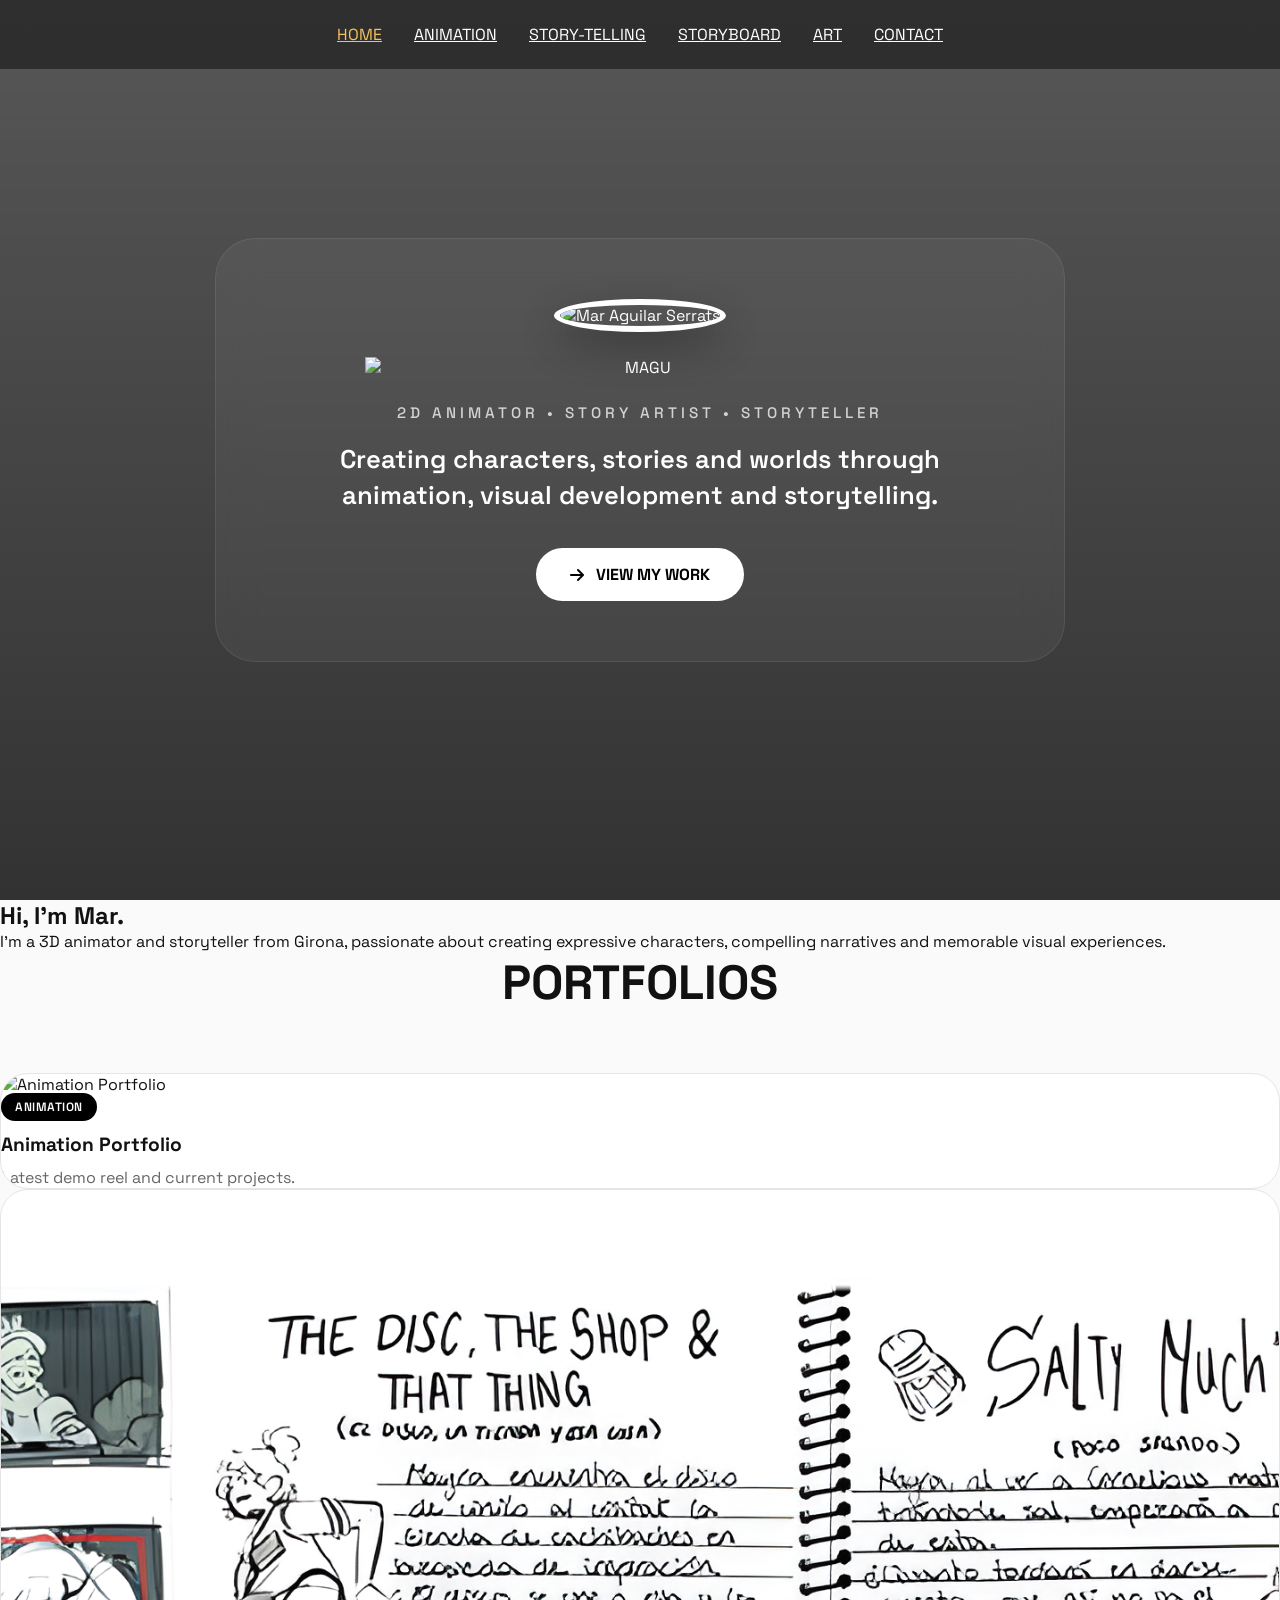
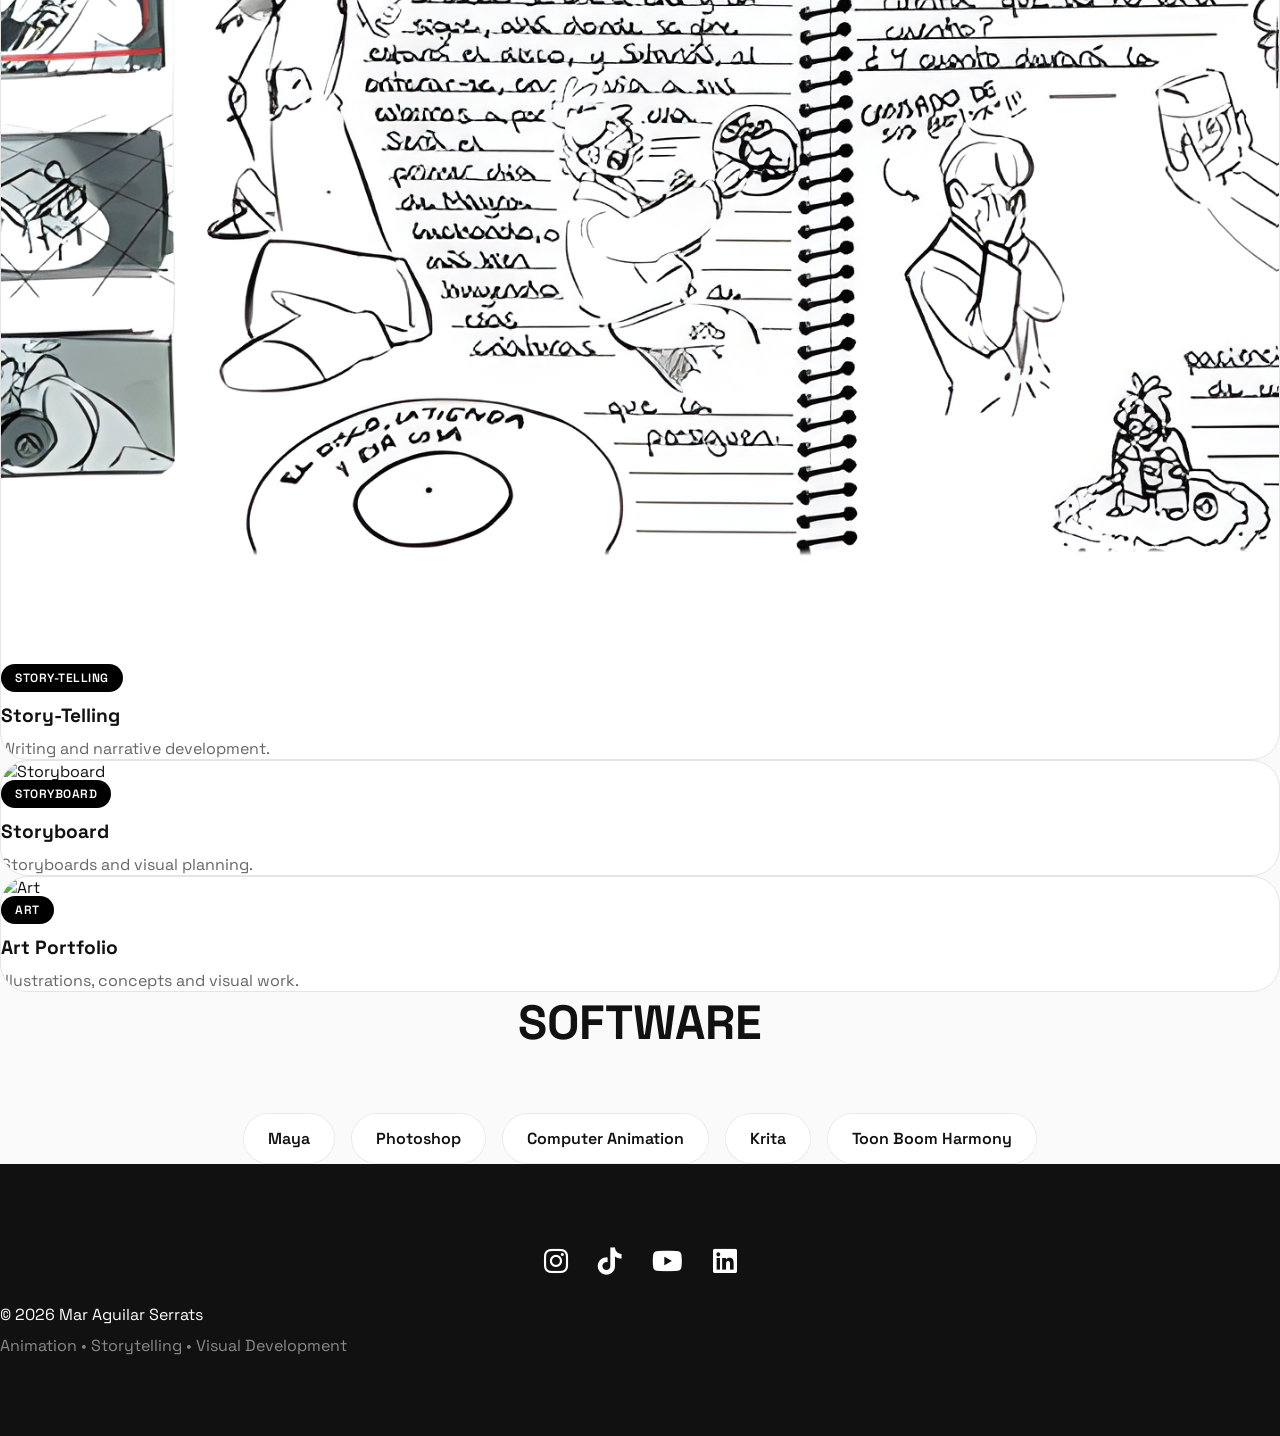
==== index.html @ e7b7c749 "Add SEO metadata, accessibility fixes, and compress large images. Fix trailing spaces that 404 two E" ====
<!DOCTYPE html>
<html lang="en">

<head>
    <meta charset="UTF-8">
    <meta name="viewport" content="width=device-width, initial-scale=1.0">

    <title>Mar Aguilar Serrats | MAGU</title>

    
    <meta name="description" content="Portfolio of Mar Aguilar Serrats (MAGU): animation, story art, storytelling and visual development.">
    <meta property="og:title" content="Mar Aguilar Serrats | MAGU">
    <meta property="og:description" content="Portfolio of Mar Aguilar Serrats (MAGU): animation, story art, storytelling and visual development.">
    <meta property="og:type" content="website">
    <meta name="twitter:card" content="summary_large_image">
    <meta name="twitter:title" content="Mar Aguilar Serrats | MAGU">
    <meta name="twitter:description" content="Portfolio of Mar Aguilar Serrats (MAGU): animation, story art, storytelling and visual development.">
    <link rel="icon" href="images/favicon.png" type="image/png">
    <link rel="apple-touch-icon" href="images/apple-touch-icon.png">
    <link rel="preconnect" href="https://fonts.googleapis.com">
    <link rel="preconnect" href="https://fonts.gstatic.com" crossorigin>

    <script src="https://cdn.tailwindcss.com"></script>

    <link rel="stylesheet" href="https://cdnjs.cloudflare.com/ajax/libs/font-awesome/6.5.1/css/all.min.css">

    <link rel="stylesheet" href="css/style.css">
</head>

<body>

    <!-- NAVIGATION -->
    <div id="navbar"></div>

    <!-- HERO -->
    <header class="hero-video" id="main">

        <video autoplay muted loop playsinline>
            <source src="videos/hero-video.mp4" type="video/mp4">
        </video>

        <div class="overlay"></div>

        <div class="hero-content">

            <h1 class="sr-only">Mar Aguilar Serrats, MAGU</h1>

            <img src="images/Home/mayra.png" alt="Mar Aguilar Serrats" class="hero-avatar">

            <img src="images/Home/magu.png" alt="MAGU" class="hero-logo">

            <p class="hero-subtitle">
                2D Animator • Story Artist • Storyteller
            </p>

            <p class="hero-description">
                Creating characters, stories and worlds through
                animation, visual development and storytelling. </p>

            <a href="#portfolios" class="hero-button">
                <i class="fas fa-arrow-right"></i> 
                VIEW MY WORK </a>
        </div>
    </header>

    <!-- ABOUT -->
    <section class="max-w-5xl mx-auto px-6 py-24 text-center">
        <h2 class="text-4xl font-bold mb-8">
            Hi, I'm Mar.
        </h2>

        <p class="text-xl text-zinc-600 leading-relaxed">
            I'm a 3D animator and storyteller from Girona,
            passionate about creating expressive characters,
            compelling narratives and memorable visual experiences.
        </p>
    </section>

    <!-- PORTFOLIO -->
    <section id="portfolios" class="max-w-7xl mx-auto px-6 pb-24">
        <h2 class="section-title">
            PORTFOLIOS
        </h2>
        <div class="grid md:grid-cols-2 lg:grid-cols-4 gap-8">

            <!-- ANIMATION -->
            <a href="animation.html" class="portfolio-card">

                <div class="aspect-video overflow-hidden">
                    <img src="images/Animations/animation.jpg" alt="Animation Portfolio">
                </div>

                <div class="p-6">

                    <span class="tag">ANIMATION</span>

                    <h3>Animation Portfolio</h3>

                    <p>Latest demo reel and current projects.</p>
                </div>
            </a>

            <!-- STORY-TELLING -->

            <a href="story-telling.html" class="portfolio-card">

                <div class="aspect-video overflow-hidden">
                    <img src="images/Story-Telling/mayra_ref_edited.png" alt="Storytelling">
                </div>

                <div class="p-6">

                    <span class="tag">STORY-TELLING</span>

                    <h3>Story-Telling</h3>

                    <p>Writing and narrative development.</p>

                </div>

            </a>

            <!-- STORYBOARD -->

            <a href="storyboard.html" class="portfolio-card">

                <div class="aspect-video overflow-hidden">
                    <img src="images/Storyboard/entre_mesas_ref_edited.jpeg" alt="Storyboard">
                </div>

                <div class="p-6">

                    <span class="tag">STORYBOARD</span>

                    <h3>Storyboard</h3>

                    <p>Storyboards and visual planning.</p>
                </div>
            </a>

            <!-- ART -->
            <a href="art.html" class="portfolio-card">

                <div class="aspect-video overflow-hidden">
                    <img src="images/Art/art9.png" alt="Art">
                </div>

                <div class="p-6">

                    <span class="tag">ART</span>

                    <h3>Art Portfolio</h3>

                    <p>Illustrations, concepts and visual work.</p>

                </div>

            </a>

        </div>

    </section>

    <!-- SOFTWARE -->
    <section class="max-w-5xl mx-auto px-6 py-20">
        <h2 class="section-title"> SOFTWARE </h2>

        <div class="skills-grid"> <span>Maya</span> <span>Photoshop</span> <span>Computer Animation</span>
            <span>Krita</span> <span>Toon Boom Harmony</span>
        </div>

    </section>

    <!-- FOOTER -->
    <div id="footer"></div>
    <script src="js/components.js"></script>
</body>

</html>
---- css/style.css ----
@import url('https://fonts.googleapis.com/css2?family=Space+Grotesk:wght@300;400;500;700&display=swap');

:root {
    --primary: #5C7A9D;
    --dark: #111111;
}

* {
    margin: 0;
    padding: 0;
    box-sizing: border-box;
}

body {
    font-family: 'Space Grotesk', sans-serif;
    background: #fafafa;
    color: #111;
}

/* ==========================================
   NAVBAR
========================================== */

.navbar {

    position: fixed;

    top: 0;
    left: 0;

    width: 100%;

    z-index: 9999;

    padding: 24px 0;

    background: rgba(15,15,15,.55);

    backdrop-filter: blur(12px);
}

.navbar a {

    color: white;

    transition: .3s;
}

.navbar a:hover,
.navbar .active {

    color: #f6c25c;
}

/* HERO */

.hero-video {
    position: relative;

    min-height: 100vh;

    display: flex;
    justify-content: center;
    align-items: center;

    overflow: hidden;

}

.hero-video video {
    position: absolute;

    top: 50%;
    left: 50%;

    width: 100%;
    height: 100%;

    object-fit: cover;

    transform: translate(-50%, -50%);
}

.overlay {
    position: absolute;
    inset: 0;

    background:
        linear-gradient(
            to bottom,
            rgba(0,0,0,.65),
            rgba(0,0,0,.80)
        );
}

/* MAIN PANEL */

.hero-content {
    position: relative;
    z-index: 2;

    max-width: 850px;

    padding: 60px 70px;

    text-align: center;

    border-radius: 40px;

    background: rgba(255,255,255,.05);

    backdrop-filter: blur(20px);

    border: 1px solid rgba(255,255,255,.08);

    color: white;

    animation: heroReveal 1s ease-out;
}

/* AVATAR */

.hero-avatar {
    width: 180px;
    height: 180px;

    border-radius: 50%;

    object-fit: cover;

    border: 6px solid white;

    box-shadow:
        0 15px 40px rgba(0,0,0,.3);

    margin-bottom: 25px;
}

/* LOGO */

.hero-logo {
    width: 550px;

    max-width: 100%;

    display: block;

    margin: 0 auto;
}

/* SUBTITLE */

.hero-subtitle {
    margin-top: 25px;

    font-size: .95rem;

    font-weight: 500;

    letter-spacing: 4px;

    text-transform: uppercase;

    color: rgba(255,255,255,.75);
}

/* HEADLINE */

.hero-description {
    margin-top: 20px;

    font-size: clamp(1.4rem, 2vw, 2rem);

    line-height: 1.4;

    font-weight: 600;

    color: white;
}

/* BUTTON */

.hero-button {
    margin-top: 35px;

    display: inline-flex;
    align-items: center;
    gap: 12px;

    padding: 16px 34px;

    border-radius: 999px;

    background: white;

    color: black;

    font-weight: 700;

    text-decoration: none;

    transition: all .3s ease;
}

.hero-button:hover {
    transform:
        translateY(-4px)
        scale(1.03);

    box-shadow:
        0 10px 25px rgba(255,255,255,.2);
}

/* ANIMATION */

@keyframes heroReveal {

    from {
        opacity: 0;
        transform:
            translateY(30px);
    }

    to {
        opacity: 1;
        transform:
            translateY(0);
    }
}

/* MOBILE */

@media (max-width: 768px) {

    .hero-content {
        margin: 0 20px;

        padding: 35px;
    }

    .hero-avatar {
        width: 120px;
        height: 120px;
    }

    .hero-logo {
        width: 280px;
    }

    .hero-description {
        font-size: 1.2rem;
    }
}

/* TITLES */

.section-title {

    text-align: center;

    font-size: 3rem;

    font-weight: 700;

    margin-bottom: 60px;
}

/* PORTFOLIO */

.portfolio-card {

    display: block;

    text-decoration: none;

    color: inherit;

    background: white;

    overflow: hidden;

    border-radius: 28px;

    border: 1px solid #e5e5e5;

    transition: .4s;
}

.portfolio-card {
    cursor: pointer;
}

.portfolio-card img {

    width: 100%;
    height: 100%;

    object-fit: cover;

    transition: .5s;
}

.portfolio-card:hover {

    transform:
    translateY(-12px)
    scale(1.02);

    box-shadow:
    0 30px 60px rgba(0,0,0,.15);
}

.portfolio-card:hover img {

    transform: scale(1.1);
}

.portfolio-card h3 {

    font-size: 1.2rem;

    margin-top: 16px;
}

.portfolio-card p {

    color: #666;

    margin-top: 10px;
}

.tag {

    background: black;

    color: white;

    padding: 6px 14px;

    border-radius: 999px;

    font-size: .75rem;
}

/* FOOTER */

footer {

    background: #111;

    color: white;

    padding: 80px 0;
}

.socials {

    display: flex;

    justify-content: center;

    gap: 30px;

    margin-bottom: 25px;
}

.socials a {

    color: white;

    font-size: 1.7rem;

    transition: .3s;
}

.socials a:hover {

    transform: translateY(-3px);

    color: #f6c25c;
}

.footer-small {

    margin-top: 10px;

    opacity: .5;
}

/* PROJECT CARDS */

.project-card {
    position: relative;

    background: white;

    border-radius: 30px;

    overflow: visible;

    border: 1px solid rgba(0, 0, 0, .05);

    box-shadow: 0 8px 25px rgba(0, 0, 0, .04);

    transition: .4s;
}

.project-card {

    display: block;

    text-decoration: none;

    color: inherit;
}

.project-card:hover {
    transform:
        translateY(-10px)
        scale(1.02);

    box-shadow:
        0 25px 60px rgba(0,0,0,.12);
}

/* MAIN PROJECT IMAGE */

.project-image {
    width: 100%;

    height: 350px;

    object-fit: cover;

    display: block;

    border-radius: 30px 30px 0 0;

    transition: transform .5s ease;
}

.project-card:hover .project-image {
    transform: scale(1.05);
}

/* WIP STICKER */

.wip-tag {
    position: absolute;

    top: -18px;
    left: -22px;

    width: 75px;

    height: auto;

    z-index: 100;

    transform: rotate(-14deg);

    pointer-events: none;

    filter: drop-shadow(0 4px 8px rgba(0,0,0,.2));
}

.project-card:hover .wip-tag {
    transform:
        rotate(-14deg)
        scale(1.05);
}

/* PROJECT TEXT */

.project-card h3 {
    font-size: 1.8rem;

    font-weight: 700;

    margin-bottom: 12px;
}

.project-card p {
    color: #666;

    line-height: 1.8;
}

/* TAGS */

.tag {
    background: black;

    color: white;

    padding: 6px 14px;

    border-radius: 999px;

    font-size: .75rem;

    font-weight: 600;

    letter-spacing: .5px;
}

/* ANIMATION PAGE */

.featured-video {

    border-radius: 30px;

    overflow: hidden;

    box-shadow:
        0 20px 50px rgba(0,0,0,.1);
}

.featured-video video {

    width: 100%;

    display: block;
}

.video-description {

    text-align: center;

    margin-top: 20px;

    color: #666;
}

.category-title {

    font-size: 2rem;

    font-weight: 700;

    margin-bottom: 30px;
}

.animation-card {

    background: white;

    border-radius: 24px;

    overflow: hidden;

    border: 1px solid rgba(0,0,0,.05);

    transition: .3s;
}

.animation-card:hover {

    transform: translateY(-8px);

    box-shadow:
        0 20px 40px rgba(0,0,0,.12);
}

.animation-card video {

    width: 100%;

    display: block;
}

.animation-card h3 {

    font-size: 1.4rem;

    font-weight: 700;
}

.animation-card p {

    margin-top: 10px;

    color: #666;
}

/* ART PAGE */

/* ==========================================
   ART HERO
========================================== */

.page-hero {

    position: relative;

    min-height: 65vh;

    display: flex;
    flex-direction: column;
    justify-content: center;
    align-items: center;

    text-align: center;

    padding: 180px 30px 120px;

    background:
        linear-gradient(
            rgba(0,0,0,.55),
            rgba(0,0,0,.65)
        ),
        url("../images/Art/art-header.jpg");

    background-size: cover;
    background-position: center;

    color: white;
}

.page-hero h1 {

    font-size: clamp(3rem, 6vw, 5rem);

    font-weight: 700;

    margin-top: 15px;

    text-shadow:
        0 5px 25px rgba(0,0,0,.45);
}

.page-hero p {

    max-width: 700px;

    margin: 25px auto 0;

    font-size: 1.2rem;

    line-height: 1.8;

    color: rgba(255,255,255,.92);

    text-shadow:
        0 3px 15px rgba(0,0,0,.5);
}

.page-hero .hero-label {

    color: white;

    background: rgba(255,255,255,.12);

    backdrop-filter: blur(12px);

    padding: 10px 20px;

    border-radius: 999px;
}

/* ==========================================
   GALLERY
========================================== */

.gallery-container {

    max-width: 1600px;

    margin: auto;

    padding: 80px 30px 120px;
}

.gallery {

    columns: 4 300px;

    column-gap: 24px;
}

.gallery img {

    width: 100%;

    display: block;

    margin-bottom: 24px;

    border-radius: 24px;

    break-inside: avoid;

    cursor: pointer;

    transition:
        transform .4s ease,
        box-shadow .4s ease;

    box-shadow:
        0 10px 30px rgba(0,0,0,.08);
}

.gallery img:hover {

    transform:
        translateY(-6px)
        scale(1.02);

    box-shadow:
        0 25px 60px rgba(0,0,0,.18);
}

/* ==========================================
   LIGHTBOX
========================================== */

#lightbox {

    position: fixed;

    inset: 0;

    display: none;

    justify-content: center;
    align-items: center;

    background: rgba(0,0,0,.95);

    z-index: 99999;

    padding: 40px;

    cursor: pointer;
}

#lightbox img {

    max-width: 95%;

    max-height: 95vh;

    border-radius: 24px;

    box-shadow:
        0 30px 80px rgba(0,0,0,.5);

    animation: zoomIn .3s ease;
}

@keyframes zoomIn {

    from {

        opacity: 0;

        transform: scale(.9);
    }

    to {

        opacity: 1;

        transform: scale(1);
    }
}

/* ==========================================
SKILLS
========================================== */

.skills-grid {

display: flex;

justify-content: center;

flex-wrap: wrap;

gap: 16px;

}

.skills-grid span {

background: white;

padding: 14px 24px;

border-radius: 999px;

border: 1px solid rgba(0,0,0,.08);

font-weight: 600;

}

/* ==========================================
PROJECT TAGS
========================================== */

.project-tags {

display: flex;

flex-wrap: wrap;

gap: 10px;

margin-top: 20px;

}

.project-tags span {

background: #111;

color: white;

padding: 6px 12px;

border-radius: 999px;

font-size: .75rem;

}

/* ==========================================
VIDEO IMPROVEMENTS
========================================== */

.animation-card video {

width: 100%;

display: block;

transition: transform .5s ease;

}

.animation-card:hover video {

transform: scale(1.03);

}
/* ==========================================
   PHONE GRID
========================================== */

.phone-grid {

    display: flex;

    justify-content: center;

    align-items: flex-start;

    flex-wrap: wrap;

    gap: 60px;
}

.phone-project {

    max-width: 360px;

    text-align: center;
}

/* ==========================================
   PHONE SHOWCASE
========================================== */

.phone-showcase {

    position: relative;

    display: flex;

    justify-content: center;

    padding: 40px;
}

.phone-showcase::before {

    content: '';

    position: absolute;

    width: 500px;

    height: 500px;

    border-radius: 50%;

    background:
        radial-gradient(
            rgba(92,122,157,.12),
            transparent 70%
        );

    z-index: 0;
}

.phone-frame {

    position: relative;

    z-index: 1;

    width: 340px;

    padding: 10px;

    border-radius: 42px;

    background:
        linear-gradient(
            145deg,
            #2c2c2c,
            #0f0f0f
        );

    box-shadow:
        0 40px 80px rgba(0,0,0,.25),
        0 10px 20px rgba(0,0,0,.15),
        inset 0 2px 2px rgba(255,255,255,.08);

    transition:
        transform .4s ease,
        box-shadow .4s ease;
}

.phone-frame:hover {

    transform:
        translateY(-8px)
        rotate(-1deg);

    box-shadow:
        0 60px 100px rgba(0,0,0,.35),
        0 20px 40px rgba(0,0,0,.2);
}

.phone-frame video {

    width: 100%;

    aspect-ratio: 9 / 16;

    object-fit: cover;

    border-radius: 34px;

    display: block;

    background: black;
}

.phone-frame::before {

    content: '';

    position: absolute;

    left: -3px;

    top: 140px;

    width: 4px;

    height: 80px;

    border-radius: 10px;

    background: #444;
}

.phone-frame::after {

    content: '';

    position: absolute;

    right: -3px;

    top: 180px;

    width: 4px;

    height: 120px;

    border-radius: 10px;

    background: #444;
}

.phone-content {

    margin-top: 25px;
}

.phone-content h3 {

    font-size: 1.5rem;

    font-weight: 700;

    margin-bottom: 10px;
}

.phone-content p {

    color: #666;

    line-height: 1.8;
}

/* ==========================================
   MAYRA PROJECT
========================================== */

.mayra-hero {

    position: relative;

    min-height: 70vh;

    display: flex;

    justify-content: center;
    align-items: center;

    background:
        url("../images/Story-Telling/Mayra/hero.jpg");

    background-size: cover;
    background-position: center;

    overflow: hidden;
}

.mayra-overlay {

    position: absolute;

    inset: 0;

    background:
        linear-gradient(
            rgba(0,0,0,.45),
            rgba(0,0,0,.65)
        );
}

.mayra-hero-content {

    position: relative;

    z-index: 2;

    text-align: center;

    color: white;
}

.mayra-logo {

    width: 650px;

    max-width: 90%;
}

.project-title {

    font-size: clamp(3rem, 6vw, 5rem);

    font-weight: 700;

    line-height: 1.1;
}

.project-title span {

    display: block;

    color: var(--primary);
}

.project-subtitle {

    margin-top: 15px;

    font-size: 1.1rem;

    font-weight: 600;
}

.project-description {

    margin-top: 30px;

    line-height: 2;

    color: #555;
}

.project-feature-image {

    width: 100%;

    border-radius: 24px;

    box-shadow:
        0 20px 50px rgba(0,0,0,.12);
}

/* EPISODES */

.episode-grid {

    display: grid;

    grid-template-columns:
        repeat(auto-fit,minmax(300px,1fr));

    gap: 25px;
}

.episode-card {

    background: white;

    padding: 30px;

    border-radius: 24px;

    border: 1px solid rgba(0,0,0,.05);

    transition: .3s;
}

.episode-card:hover {

    transform: translateY(-6px);

    box-shadow:
        0 20px 50px rgba(0,0,0,.1);
}

.episode-card h3 {

    font-size: 2rem;

    font-weight: 700;

    color: var(--primary);
}

.episode-card h4 {

    margin-top: 10px;

    font-weight: 700;
}

.episode-card p {

    margin-top: 15px;

    color: #666;

    line-height: 1.8;
}

/* GALLERY */

.project-gallery {

    max-width: 1400px;

    margin: auto;

    padding: 0 30px 120px;

    display: grid;

    grid-template-columns:
        repeat(2,1fr);

    gap: 25px;
}

.project-gallery img {

    width: 100%;

    border-radius: 20px;

    cursor: pointer;

    transition: .3s;

    box-shadow:
        0 10px 30px rgba(0,0,0,.08);
}

.project-gallery img:hover {

    transform:
        translateY(-5px);

    box-shadow:
        0 20px 50px rgba(0,0,0,.15);
}

@media (max-width: 768px) {

    .project-gallery {

        grid-template-columns: 1fr;
    }
}

.project-card {

    display: block;

    text-decoration: none;

    color: inherit;
}

/* ==========================================
   TEASER SECTION
========================================== */

.teaser-section {

    max-width: 1400px;

    margin: 0 auto;

    padding: 0 30px 120px;
}

.teaser-content {

    display: grid;

    grid-template-columns: 1.2fr 1fr;

    gap: 50px;

    align-items: center;

    background: white;

    border-radius: 30px;

    overflow: hidden;

    box-shadow:
        0 20px 50px rgba(0,0,0,.08);
}

.teaser-image {

    width: 100%;

    height: 100%;

    object-fit: cover;

    display: block;
}

.teaser-text {

    padding: 50px;
}

.teaser-text h2 {

    font-size: clamp(2rem, 4vw, 3.5rem);

    font-weight: 700;

    margin-top: 10px;
}

.teaser-text p {

    margin-top: 20px;

    color: #666;

    line-height: 1.8;
}

.teaser-credit {

    margin-top: 30px;

    font-size: .95rem;

    color: #999;
}

@media (max-width: 900px) {

    .teaser-content {

        grid-template-columns: 1fr;
    }

    .teaser-text {

        padding: 35px;
    }
}

/* ==========================================
   PROJECT HERO
========================================== */

.project-hero {

    padding-top: 100px;

    background: #f5f5f5;
}

.project-hero img {

    width: 100%;

    max-width: 1400px;

    margin: 0 auto;

    display: block;
}

/* ==========================================
   ENTRE MESAS PAGE
========================================== */

.gallery img {

    cursor: pointer;
}

.project-link {

    text-decoration: none;

    color: inherit;

    display: block;
}

/* ==========================================
CONTACT PAGE
========================================== */

.contact-layout {

    display: grid;

    grid-template-columns: 380px 1fr;

    gap: 80px;

    align-items: center;
}

.contact-photo img {

    width: 100%;

    border-radius: 30px;

    box-shadow:
        0 25px 60px rgba(0,0,0,.15);
}

.contact-info h2 {

    font-size: clamp(2.5rem, 5vw, 4rem);

    font-weight: 700;

    margin: 15px 0;
}

.contact-role {

    font-size: 1.1rem;

    color: var(--primary);

    font-weight: 600;
}

.contact-description {

    margin-top: 20px;

    line-height: 1.9;

    color: #666;

    max-width: 650px;
}

.availability-banner {

    display: inline-flex;

    align-items: center;

    gap: 12px;

    background: #eef8f0;

    color: #2d7a36;

    padding: 12px 22px;

    border-radius: 999px;

    font-weight: 600;

    margin-bottom: 25px;
}

.contact-grid {

    display: grid;

    grid-template-columns:
        repeat(auto-fit,minmax(220px,1fr));

    gap: 25px;
}

.contact-box {

    background: white;

    padding: 40px 25px;

    border-radius: 28px;

    text-align: center;

    text-decoration: none;

    color: inherit;

    border: 1px solid rgba(0,0,0,.06);

    transition: .35s;
}

.contact-box:hover {

    transform:
        translateY(-8px);

    box-shadow:
        0 20px 50px rgba(0,0,0,.12);
}

.contact-box i {

    font-size: 2.3rem;

    margin-bottom: 15px;
}

.contact-box h3 {

    font-size: 1.2rem;

    font-weight: 700;

    margin-bottom: 8px;
}

.contact-box p {

    color: #666;
}

@media (max-width: 900px) {

    .contact-layout {

        grid-template-columns: 1fr;

        text-align: center;

        gap: 40px;
    }

    .contact-description {

        margin-left: auto;
        margin-right: auto;
    }
}

/* RESPONSIVE BURGER */
/* DESKTOP */

.navbar .nav-menu a {

    color: white !important;
}

.navbar .nav-menu a:hover,
.navbar .nav-menu a.active {

    color: #f6c25c !important;
}

.nav-menu {

    display: flex;

    justify-content: center;

    gap: 32px;
}

.menu-toggle {

    display: none;

    background: none;

    border: none;

    color: white;

    font-size: 1.8rem;

    cursor: pointer;
}

/* MOBILE */

@media (max-width: 900px) {

    .navbar {

        position: fixed;
        top: 0;
        left: 0;

        width: 100%;

        padding: 20px;

        background: rgba(15,15,15,.55);

        backdrop-filter: blur(12px);

        display: flex;
        justify-content: flex-end;
        align-items: center;

        z-index: 9999;
    }

    .menu-toggle {

        display: block;

        background: none;
        border: none;

        color: white;

        font-size: 2rem;

        cursor: pointer;

        z-index: 10001;
    }

    .nav-menu {

        position: fixed;

        top: 0;
        left: 0;

        width: 100vw;
        height: 100vh;

        background: #111;

        display: flex;

        flex-direction: column;

        justify-content: center;

        align-items: center;

        gap: 2rem;

        z-index: 10000;

        visibility: hidden;
        opacity: 0;

        transform: translateY(-100%);

        transition:
            transform .35s ease,
            opacity .35s ease,
            visibility .35s ease;
    }

    .nav-menu.active {

        visibility: visible;

        opacity: 1;

        transform: translateY(0);
    }

    .nav-menu a {

        color: white;

        font-size: 1.5rem;

        text-decoration: none;
    }
}
/* Accessibility helpers (not a visual redesign) */
.sr-only {
    position: absolute;
    width: 1px;
    height: 1px;
    padding: 0;
    margin: -1px;
    overflow: hidden;
    clip: rect(0, 0, 0, 0);
    white-space: nowrap;
    border: 0;
}

.skip-link {
    position: absolute;
    left: 16px;
    top: -120px;
    z-index: 100000;
    background: #111;
    color: #fff;
    padding: 12px 18px;
    border-radius: 8px;
    text-decoration: none;
    font-weight: 600;
}

.skip-link:focus,
.skip-link:focus-visible {
    top: 16px;
    color: #fff;
    outline: 2px solid #f6c25c;
    outline-offset: 3px;
}

:focus-visible {
    outline: 2px solid #f6c25c;
    outline-offset: 3px;
}
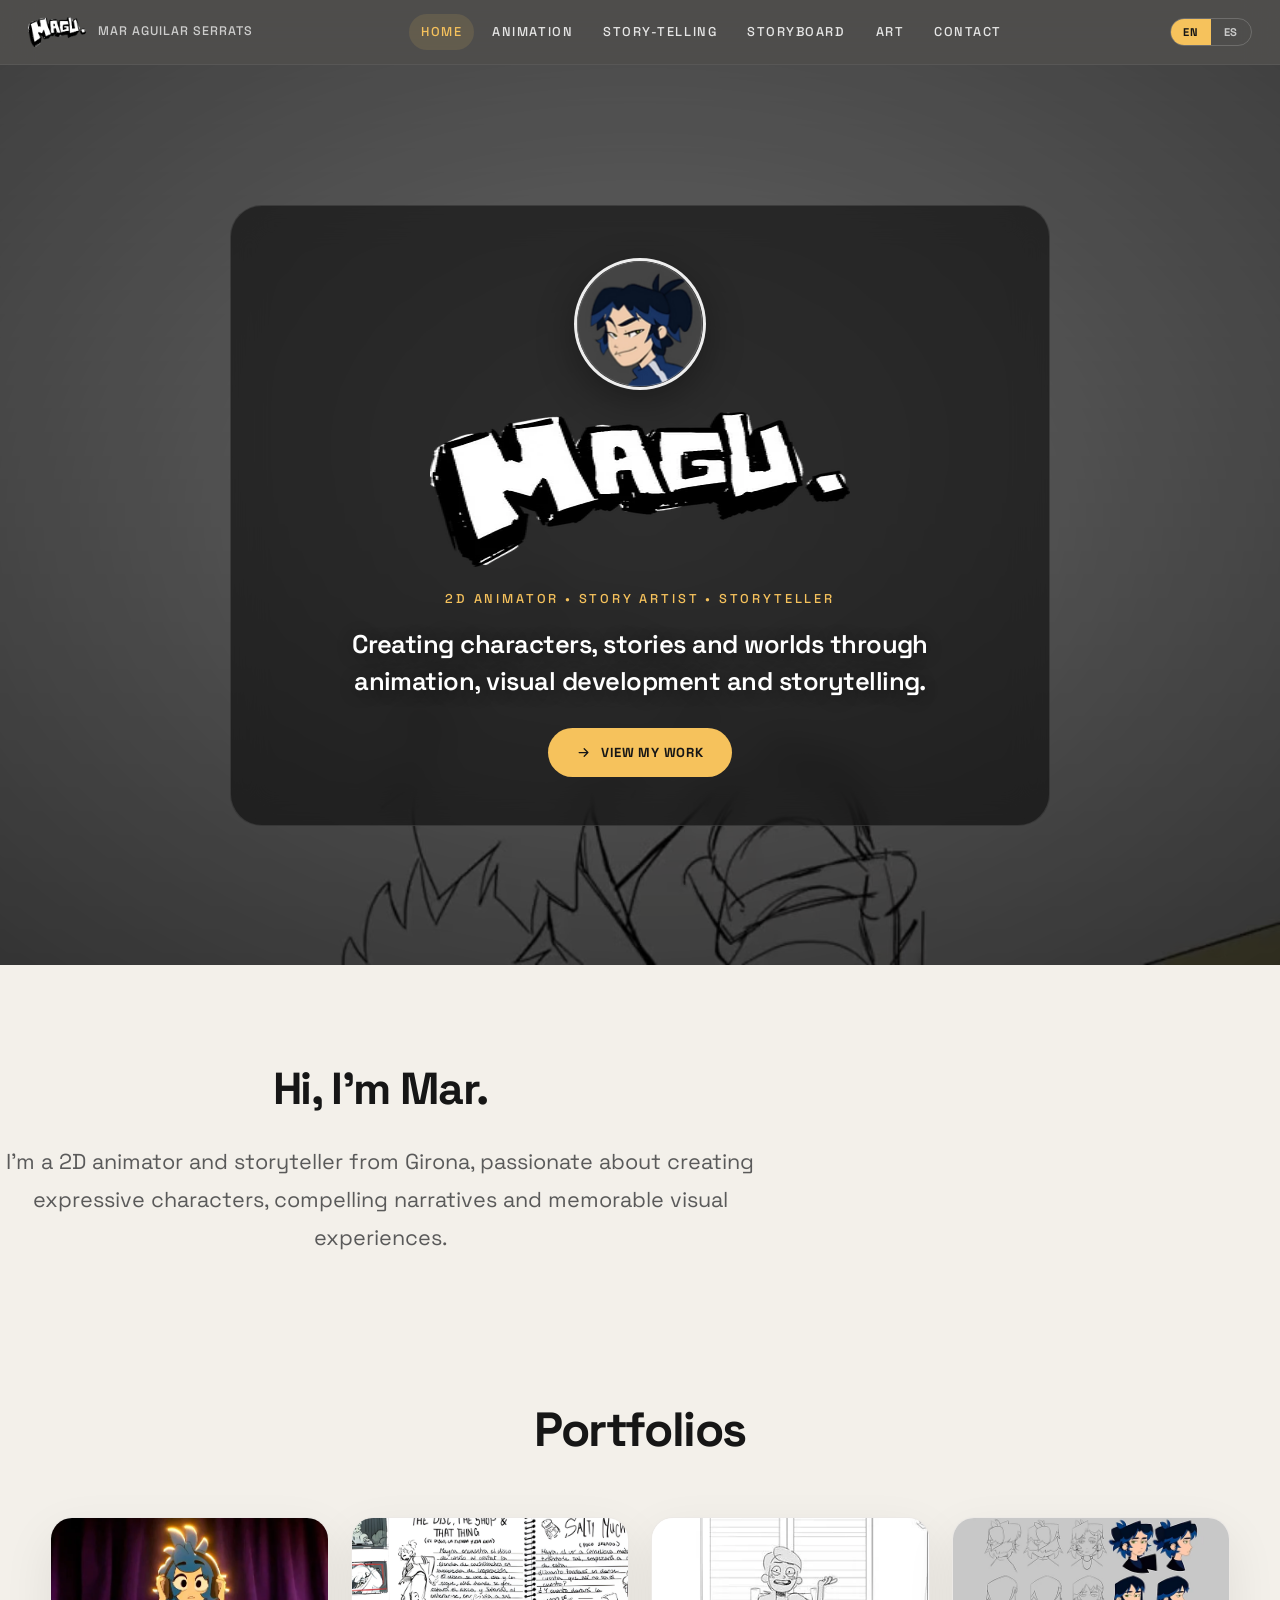
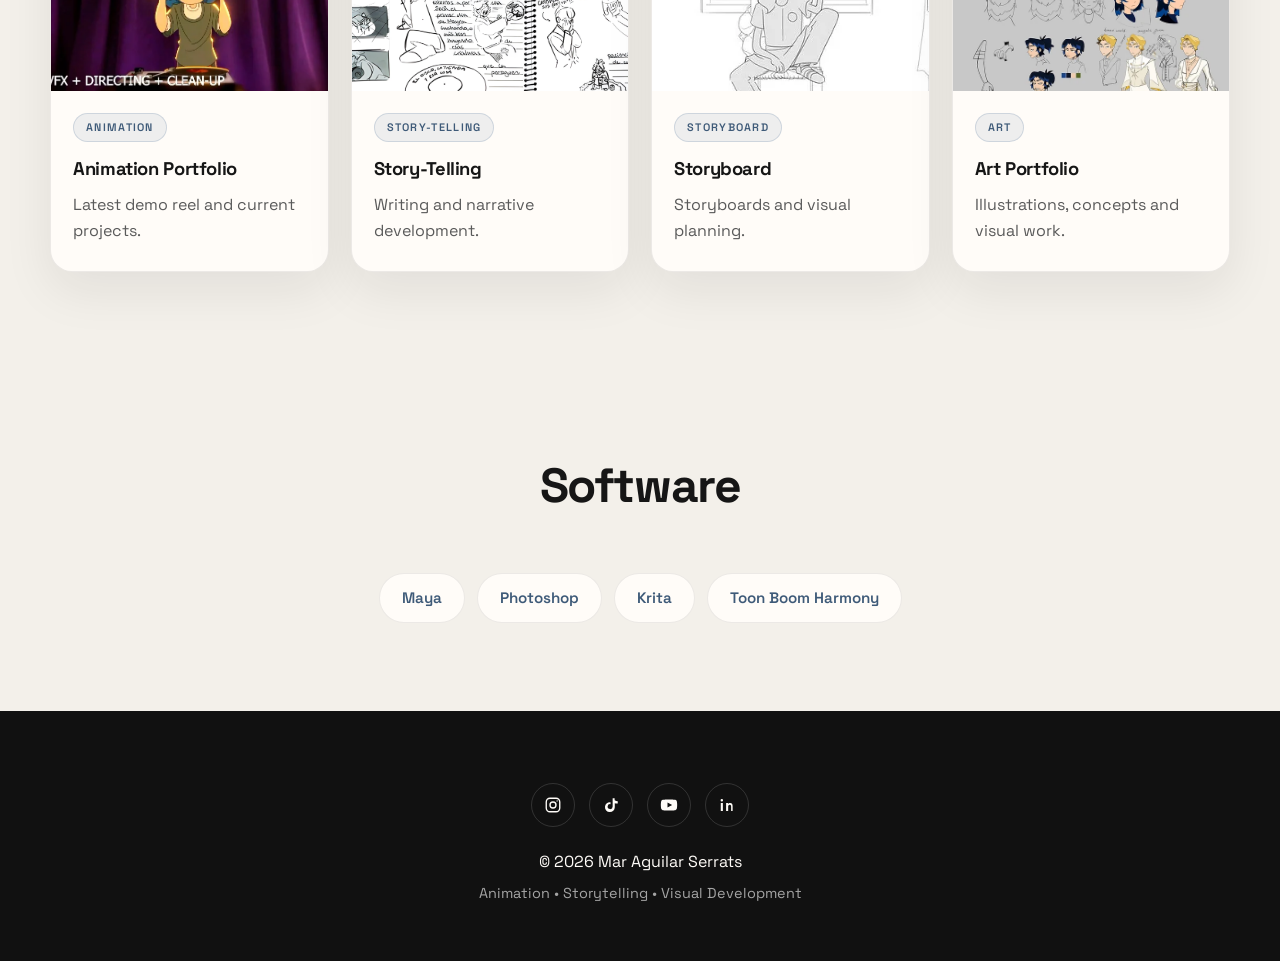
==== commit 2e2b82c1: "Premium visual pass, bilingual site, and performance upgrades Replace the Tailwind CDN with self-hos" ====
--- a/index.html
+++ b/index.html
@@ -1,13 +1,9 @@
 <!DOCTYPE html>
 <html lang="en">
-
 <head>
     <meta charset="UTF-8">
     <meta name="viewport" content="width=device-width, initial-scale=1.0">
-
     <title>Mar Aguilar Serrats | MAGU</title>
-
-    
     <meta name="description" content="Portfolio of Mar Aguilar Serrats (MAGU): animation, story art, storytelling and visual development.">
     <meta property="og:title" content="Mar Aguilar Serrats | MAGU">
     <meta property="og:description" content="Portfolio of Mar Aguilar Serrats (MAGU): animation, story art, storytelling and visual development.">
@@ -17,163 +13,112 @@
     <meta name="twitter:description" content="Portfolio of Mar Aguilar Serrats (MAGU): animation, story art, storytelling and visual development.">
     <link rel="icon" href="images/favicon.png" type="image/png">
     <link rel="apple-touch-icon" href="images/apple-touch-icon.png">
-    <link rel="preconnect" href="https://fonts.googleapis.com">
-    <link rel="preconnect" href="https://fonts.gstatic.com" crossorigin>
-
-    <script src="https://cdn.tailwindcss.com"></script>
-
-    <link rel="stylesheet" href="https://cdnjs.cloudflare.com/ajax/libs/font-awesome/6.5.1/css/all.min.css">
-
+    <link rel="stylesheet" href="css/fonts.css">
     <link rel="stylesheet" href="css/style.css">
 </head>
-
-<body>
-
-    <!-- NAVIGATION -->
+<body data-page="home">
     <div id="navbar"></div>
 
-    <!-- HERO -->
     <header class="hero-video" id="main">
-
-        <video autoplay muted loop playsinline>
+        <video autoplay muted loop playsinline preload="metadata" poster="images/Home/hero-poster.jpg">
+            <source src="videos/hero-video.webm" type="video/webm">
             <source src="videos/hero-video.mp4" type="video/mp4">
         </video>
-
         <div class="overlay"></div>
-
         <div class="hero-content">
-
-            <h1 class="sr-only">Mar Aguilar Serrats, MAGU</h1>
-
-            <img src="images/Home/mayra.png" alt="Mar Aguilar Serrats" class="hero-avatar">
-
-            <img src="images/Home/magu.png" alt="MAGU" class="hero-logo">
-
-            <p class="hero-subtitle">
-                2D Animator • Story Artist • Storyteller
-            </p>
-
-            <p class="hero-description">
-                Creating characters, stories and worlds through
-                animation, visual development and storytelling. </p>
-
+            <h1 class="sr-only" data-i18n="home.h1">Mar Aguilar Serrats, MAGU</h1>
+            <picture>
+                <source type="image/webp" srcset="images/Home/mayra.webp">
+                <img src="images/Home/mayra.png" alt="Mar Aguilar Serrats" width="512" height="512" loading="eager" fetchpriority="high" data-i18n-alt="alt.avatar" class="hero-avatar">
+            </picture>
+            <picture>
+                <source type="image/webp" srcset="images/Home/magu.webp">
+                <img src="images/Home/magu.png" alt="MAGU" width="300" height="155" loading="eager" fetchpriority="high" data-i18n-alt="alt.logo" class="hero-logo">
+            </picture>
+            <p class="hero-subtitle" data-i18n="home.subtitle">2D Animator • Story Artist • Storyteller</p>
+            <p class="hero-description" data-i18n="home.desc">Creating characters, stories and worlds through animation, visual development and storytelling.</p>
             <a href="#portfolios" class="hero-button">
-                <i class="fas fa-arrow-right"></i> 
-                VIEW MY WORK </a>
+                <svg class="icon" aria-hidden="true"><use href="icons.svg#icon-arrow-right"></use></svg>
+                <span data-i18n="home.cta">View my work</span>
+            </a>
         </div>
     </header>
 
-    <!-- ABOUT -->
-    <section class="max-w-5xl mx-auto px-6 py-24 text-center">
-        <h2 class="text-4xl font-bold mb-8">
-            Hi, I'm Mar.
-        </h2>
-
-        <p class="text-xl text-zinc-600 leading-relaxed">
-            I'm a 3D animator and storyteller from Girona,
-            passionate about creating expressive characters,
-            compelling narratives and memorable visual experiences.
-        </p>
+    <section class="section about">
+        <div class="wrap--s reveal">
+            <h2 data-i18n="home.hello">Hi, I’m Mar.</h2>
+            <p class="lede" data-i18n="home.about">I’m a 2D animator and storyteller from Girona, passionate about creating expressive characters, compelling narratives and memorable visual experiences.</p>
+        </div>
     </section>
 
-    <!-- PORTFOLIO -->
-    <section id="portfolios" class="max-w-7xl mx-auto px-6 pb-24">
-        <h2 class="section-title">
-            PORTFOLIOS
-        </h2>
-        <div class="grid md:grid-cols-2 lg:grid-cols-4 gap-8">
-
-            <!-- ANIMATION -->
-            <a href="animation.html" class="portfolio-card">
-
-                <div class="aspect-video overflow-hidden">
-                    <img src="images/Animations/animation.jpg" alt="Animation Portfolio">
-                </div>
-
-                <div class="p-6">
-
-                    <span class="tag">ANIMATION</span>
-
-                    <h3>Animation Portfolio</h3>
-
-                    <p>Latest demo reel and current projects.</p>
-                </div>
-            </a>
-
-            <!-- STORY-TELLING -->
-
-            <a href="story-telling.html" class="portfolio-card">
-
-                <div class="aspect-video overflow-hidden">
-                    <img src="images/Story-Telling/mayra_ref_edited.png" alt="Storytelling">
-                </div>
-
-                <div class="p-6">
-
-                    <span class="tag">STORY-TELLING</span>
-
-                    <h3>Story-Telling</h3>
-
-                    <p>Writing and narrative development.</p>
-
-                </div>
-
-            </a>
-
-            <!-- STORYBOARD -->
-
-            <a href="storyboard.html" class="portfolio-card">
-
-                <div class="aspect-video overflow-hidden">
-                    <img src="images/Storyboard/entre_mesas_ref_edited.jpeg" alt="Storyboard">
-                </div>
-
-                <div class="p-6">
-
-                    <span class="tag">STORYBOARD</span>
-
-                    <h3>Storyboard</h3>
-
-                    <p>Storyboards and visual planning.</p>
-                </div>
-            </a>
-
-            <!-- ART -->
-            <a href="art.html" class="portfolio-card">
-
-                <div class="aspect-video overflow-hidden">
-                    <img src="images/Art/art9.png" alt="Art">
-                </div>
-
-                <div class="p-6">
-
-                    <span class="tag">ART</span>
-
-                    <h3>Art Portfolio</h3>
-
-                    <p>Illustrations, concepts and visual work.</p>
-
-                </div>
-
-            </a>
-
+    <section id="portfolios" class="section--tight">
+        <div class="wrap">
+            <h2 class="section-title reveal" data-i18n="home.portfolios">Portfolios</h2>
+            <div class="card-grid">
+                <a href="animation.html" class="portfolio-card reveal">
+                    <div class="card-media"><picture>
+                <source type="image/webp" srcset="images/Animations/animation.webp">
+                <img src="images/Animations/animation.jpg" alt="Animation portfolio" width="623" height="386" loading="lazy" data-i18n-alt="alt.animCard">
+            </picture></div>
+                    <div class="card-body">
+                        <span class="tag" data-i18n="home.anim.tag">Animation</span>
+                        <h3 data-i18n="home.anim.title">Animation Portfolio</h3>
+                        <p data-i18n="home.anim.desc">Latest demo reel and current projects.</p>
+                    </div>
+                </a>
+                <a href="story-telling.html" class="portfolio-card reveal">
+                    <div class="card-media"><picture>
+                <source type="image/webp" srcset="images/Story-Telling/mayra_ref_edited.webp">
+                <img src="images/Story-Telling/mayra_ref_edited.png" alt="Storytelling" width="1432" height="1200" loading="lazy" data-i18n-alt="alt.storyCard">
+            </picture></div>
+                    <div class="card-body">
+                        <span class="tag" data-i18n="home.st.tag">Story-Telling</span>
+                        <h3 data-i18n="home.st.title">Story-Telling</h3>
+                        <p data-i18n="home.st.desc">Writing and narrative development.</p>
+                    </div>
+                </a>
+                <a href="storyboard.html" class="portfolio-card reveal">
+                    <div class="card-media"><picture>
+                <source type="image/webp" srcset="images/Storyboard/entre_mesas_ref_edited.webp">
+                <img src="images/Storyboard/entre_mesas_ref_edited.jpeg" alt="Storyboard" width="358" height="212" loading="lazy" data-i18n-alt="alt.sbCard">
+            </picture></div>
+                    <div class="card-body">
+                        <span class="tag" data-i18n="home.sb.tag">Storyboard</span>
+                        <h3 data-i18n="home.sb.title">Storyboard</h3>
+                        <p data-i18n="home.sb.desc">Storyboards and visual planning.</p>
+                    </div>
+                </a>
+                <a href="art.html" class="portfolio-card reveal">
+                    <div class="card-media"><picture>
+                <source type="image/webp" srcset="images/Art/art9.webp">
+                <img src="images/Art/art9.png" alt="Art" width="600" height="424" loading="lazy" data-i18n-alt="alt.artCard">
+            </picture></div>
+                    <div class="card-body">
+                        <span class="tag" data-i18n="home.art.tag">Art</span>
+                        <h3 data-i18n="home.art.title">Art Portfolio</h3>
+                        <p data-i18n="home.art.desc">Illustrations, concepts and visual work.</p>
+                    </div>
+                </a>
+            </div>
         </div>
-
     </section>
 
-    <!-- SOFTWARE -->
-    <section class="max-w-5xl mx-auto px-6 py-20">
-        <h2 class="section-title"> SOFTWARE </h2>
+    <section class="section">
+        <div class="wrap reveal">
+            <h2 class="section-title" data-i18n="home.software">Software</h2>
+            <div class="skills-grid">
+                <span>Maya</span>
+                <span>Photoshop</span>
+                <span>Krita</span>
+                <span>Toon Boom Harmony</span>
+            </div>
+        </div>
+    </section>
+    <div id="footer"></div>
 
-        <div class="skills-grid"> <span>Maya</span> <span>Photoshop</span> <span>Computer Animation</span>
-            <span>Krita</span> <span>Toon Boom Harmony</span>
-        </div>
-
-    </section>
-
-    <!-- FOOTER -->
-    <div id="footer"></div>
-    <script src="js/components.js"></script>
+    <script src="js/i18n.js" defer></script>
+    <script src="js/components.js" defer></script>
+    <script src="js/lightbox.js" defer></script>
+    <script src="js/ui.js" defer></script>
 </body>
-
-</html>+</html>
--- a/css/fonts.css
+++ b/css/fonts.css
@@ -0,0 +1,73 @@
+/* Space Grotesk, SIL Open Font License 1.1 — see fonts/space-grotesk/OFL.txt */
+
+@font-face {
+    font-family: "Space Grotesk";
+    font-style: normal;
+    font-weight: 400;
+    font-display: swap;
+    src: url("../fonts/space-grotesk/space-grotesk-latin-400.woff2") format("woff2");
+    unicode-range: U+0000-00FF, U+0131, U+0152-0153, U+02BB-02BC, U+02C6, U+02DA, U+02DC, U+0304, U+0308, U+0329, U+2000-206F, U+20AC, U+2122, U+2191, U+2193, U+2212, U+2215, U+FEFF, U+FFFD;
+}
+
+@font-face {
+    font-family: "Space Grotesk";
+    font-style: normal;
+    font-weight: 400;
+    font-display: swap;
+    src: url("../fonts/space-grotesk/space-grotesk-latin-ext-400.woff2") format("woff2");
+    unicode-range: U+0100-02BA, U+02BD-02C5, U+02C7-02CC, U+02CE-02D7, U+02DD-02FF, U+0304, U+0308, U+0329, U+1D00-1DBF, U+1E00-1E9F, U+1EF2-1EFF, U+2020, U+20A0-20AB, U+20AD-20C0, U+2113, U+2C60-2C7F, U+A720-A7FF;
+}
+
+@font-face {
+    font-family: "Space Grotesk";
+    font-style: normal;
+    font-weight: 500;
+    font-display: swap;
+    src: url("../fonts/space-grotesk/space-grotesk-latin-500.woff2") format("woff2");
+    unicode-range: U+0000-00FF, U+0131, U+0152-0153, U+02BB-02BC, U+02C6, U+02DA, U+02DC, U+0304, U+0308, U+0329, U+2000-206F, U+20AC, U+2122, U+2191, U+2193, U+2212, U+2215, U+FEFF, U+FFFD;
+}
+
+@font-face {
+    font-family: "Space Grotesk";
+    font-style: normal;
+    font-weight: 500;
+    font-display: swap;
+    src: url("../fonts/space-grotesk/space-grotesk-latin-ext-500.woff2") format("woff2");
+    unicode-range: U+0100-02BA, U+02BD-02C5, U+02C7-02CC, U+02CE-02D7, U+02DD-02FF, U+0304, U+0308, U+0329, U+1D00-1DBF, U+1E00-1E9F, U+1EF2-1EFF, U+2020, U+20A0-20AB, U+20AD-20C0, U+2113, U+2C60-2C7F, U+A720-A7FF;
+}
+
+@font-face {
+    font-family: "Space Grotesk";
+    font-style: normal;
+    font-weight: 600;
+    font-display: swap;
+    src: url("../fonts/space-grotesk/space-grotesk-latin-600.woff2") format("woff2");
+    unicode-range: U+0000-00FF, U+0131, U+0152-0153, U+02BB-02BC, U+02C6, U+02DA, U+02DC, U+0304, U+0308, U+0329, U+2000-206F, U+20AC, U+2122, U+2191, U+2193, U+2212, U+2215, U+FEFF, U+FFFD;
+}
+
+@font-face {
+    font-family: "Space Grotesk";
+    font-style: normal;
+    font-weight: 600;
+    font-display: swap;
+    src: url("../fonts/space-grotesk/space-grotesk-latin-ext-600.woff2") format("woff2");
+    unicode-range: U+0100-02BA, U+02BD-02C5, U+02C7-02CC, U+02CE-02D7, U+02DD-02FF, U+0304, U+0308, U+0329, U+1D00-1DBF, U+1E00-1E9F, U+1EF2-1EFF, U+2020, U+20A0-20AB, U+20AD-20C0, U+2113, U+2C60-2C7F, U+A720-A7FF;
+}
+
+@font-face {
+    font-family: "Space Grotesk";
+    font-style: normal;
+    font-weight: 700;
+    font-display: swap;
+    src: url("../fonts/space-grotesk/space-grotesk-latin-700.woff2") format("woff2");
+    unicode-range: U+0000-00FF, U+0131, U+0152-0153, U+02BB-02BC, U+02C6, U+02DA, U+02DC, U+0304, U+0308, U+0329, U+2000-206F, U+20AC, U+2122, U+2191, U+2193, U+2212, U+2215, U+FEFF, U+FFFD;
+}
+
+@font-face {
+    font-family: "Space Grotesk";
+    font-style: normal;
+    font-weight: 700;
+    font-display: swap;
+    src: url("../fonts/space-grotesk/space-grotesk-latin-ext-700.woff2") format("woff2");
+    unicode-range: U+0100-02BA, U+02BD-02C5, U+02C7-02CC, U+02CE-02D7, U+02DD-02FF, U+0304, U+0308, U+0329, U+1D00-1DBF, U+1E00-1E9F, U+1EF2-1EFF, U+2020, U+20A0-20AB, U+20AD-20C0, U+2113, U+2C60-2C7F, U+A720-A7FF;
+}
--- a/css/style.css
+++ b/css/style.css
@@ -1,1652 +1,74 @@
-@import url('https://fonts.googleapis.com/css2?family=Space+Grotesk:wght@300;400;500;700&display=swap');
+/* MAGU — Mar Aguilar Serrats
+   Design tokens, layout, and components. No third-party CSS runtime. */
 
 :root {
-    --primary: #5C7A9D;
-    --dark: #111111;
-}
-
-* {
+    --gold: #f6c25c;
+    --gold-deep: #c9952e;
+    --blue: #5c7a9d;
+    --blue-dark: #3e5a78;
+    --ink: #161616;
+    --muted: #5a5a5a;
+    --paper: #f3f0ea;
+    --paper-2: #e8e3d9;
+    --white: #fffcf8;
+    --line: rgba(22, 22, 22, 0.08);
+    --nav-bg: rgba(14, 14, 14, 0.72);
+    --shadow: 0 18px 50px rgba(22, 22, 22, 0.08);
+    --shadow-hover: 0 28px 60px rgba(22, 22, 22, 0.14);
+    --radius: 22px;
+    --radius-sm: 14px;
+    --font: "Space Grotesk", system-ui, sans-serif;
+    --header-h: 76px;
+    --ease: cubic-bezier(0.22, 1, 0.36, 1);
+}
+
+*,
+*::before,
+*::after {
+    box-sizing: border-box;
     margin: 0;
     padding: 0;
-    box-sizing: border-box;
-}
-
+}
+
+html {
+    scroll-behavior: smooth;
+}
+
+html,
 body {
-    font-family: 'Space Grotesk', sans-serif;
-    background: #fafafa;
-    color: #111;
-}
-
-/* ==========================================
-   NAVBAR
-========================================== */
-
-.navbar {
-
-    position: fixed;
-
-    top: 0;
-    left: 0;
-
-    width: 100%;
-
-    z-index: 9999;
-
-    padding: 24px 0;
-
-    background: rgba(15,15,15,.55);
-
-    backdrop-filter: blur(12px);
-}
-
-.navbar a {
-
-    color: white;
-
-    transition: .3s;
-}
-
-.navbar a:hover,
-.navbar .active {
-
-    color: #f6c25c;
-}
-
-/* HERO */
-
-.hero-video {
-    position: relative;
-
-    min-height: 100vh;
-
-    display: flex;
-    justify-content: center;
-    align-items: center;
-
-    overflow: hidden;
-
-}
-
-.hero-video video {
-    position: absolute;
-
-    top: 50%;
-    left: 50%;
-
-    width: 100%;
-    height: 100%;
-
-    object-fit: cover;
-
-    transform: translate(-50%, -50%);
-}
-
-.overlay {
-    position: absolute;
-    inset: 0;
-
-    background:
-        linear-gradient(
-            to bottom,
-            rgba(0,0,0,.65),
-            rgba(0,0,0,.80)
-        );
-}
-
-/* MAIN PANEL */
-
-.hero-content {
-    position: relative;
-    z-index: 2;
-
-    max-width: 850px;
-
-    padding: 60px 70px;
-
-    text-align: center;
-
-    border-radius: 40px;
-
-    background: rgba(255,255,255,.05);
-
-    backdrop-filter: blur(20px);
-
-    border: 1px solid rgba(255,255,255,.08);
-
-    color: white;
-
-    animation: heroReveal 1s ease-out;
-}
-
-/* AVATAR */
-
-.hero-avatar {
-    width: 180px;
-    height: 180px;
-
-    border-radius: 50%;
-
-    object-fit: cover;
-
-    border: 6px solid white;
-
-    box-shadow:
-        0 15px 40px rgba(0,0,0,.3);
-
-    margin-bottom: 25px;
-}
-
-/* LOGO */
-
-.hero-logo {
-    width: 550px;
-
+    background: var(--paper);
+    color: var(--ink);
+    font-family: var(--font);
+    font-weight: 400;
+    line-height: 1.6;
+    -webkit-font-smoothing: antialiased;
+}
+
+img,
+picture,
+video {
     max-width: 100%;
-
     display: block;
-
-    margin: 0 auto;
-}
-
-/* SUBTITLE */
-
-.hero-subtitle {
-    margin-top: 25px;
-
-    font-size: .95rem;
-
-    font-weight: 500;
-
-    letter-spacing: 4px;
-
-    text-transform: uppercase;
-
-    color: rgba(255,255,255,.75);
-}
-
-/* HEADLINE */
-
-.hero-description {
-    margin-top: 20px;
-
-    font-size: clamp(1.4rem, 2vw, 2rem);
-
-    line-height: 1.4;
-
-    font-weight: 600;
-
-    color: white;
-}
-
-/* BUTTON */
-
-.hero-button {
-    margin-top: 35px;
-
-    display: inline-flex;
-    align-items: center;
-    gap: 12px;
-
-    padding: 16px 34px;
-
-    border-radius: 999px;
-
-    background: white;
-
-    color: black;
-
-    font-weight: 700;
-
-    text-decoration: none;
-
-    transition: all .3s ease;
-}
-
-.hero-button:hover {
-    transform:
-        translateY(-4px)
-        scale(1.03);
-
-    box-shadow:
-        0 10px 25px rgba(255,255,255,.2);
-}
-
-/* ANIMATION */
-
-@keyframes heroReveal {
-
-    from {
-        opacity: 0;
-        transform:
-            translateY(30px);
-    }
-
-    to {
-        opacity: 1;
-        transform:
-            translateY(0);
-    }
-}
-
-/* MOBILE */
-
-@media (max-width: 768px) {
-
-    .hero-content {
-        margin: 0 20px;
-
-        padding: 35px;
-    }
-
-    .hero-avatar {
-        width: 120px;
-        height: 120px;
-    }
-
-    .hero-logo {
-        width: 280px;
-    }
-
-    .hero-description {
-        font-size: 1.2rem;
-    }
-}
-
-/* TITLES */
-
-.section-title {
-
-    text-align: center;
-
-    font-size: 3rem;
-
-    font-weight: 700;
-
-    margin-bottom: 60px;
-}
-
-/* PORTFOLIO */
-
-.portfolio-card {
-
-    display: block;
-
-    text-decoration: none;
-
+}
+
+picture {
+    width: 100%;
+}
+
+a {
     color: inherit;
-
-    background: white;
-
-    overflow: hidden;
-
-    border-radius: 28px;
-
-    border: 1px solid #e5e5e5;
-
-    transition: .4s;
-}
-
-.portfolio-card {
+}
+
+button {
+    font-family: inherit;
     cursor: pointer;
 }
 
-.portfolio-card img {
-
-    width: 100%;
-    height: 100%;
-
-    object-fit: cover;
-
-    transition: .5s;
-}
-
-.portfolio-card:hover {
-
-    transform:
-    translateY(-12px)
-    scale(1.02);
-
-    box-shadow:
-    0 30px 60px rgba(0,0,0,.15);
-}
-
-.portfolio-card:hover img {
-
-    transform: scale(1.1);
-}
-
-.portfolio-card h3 {
-
-    font-size: 1.2rem;
-
-    margin-top: 16px;
-}
-
-.portfolio-card p {
-
-    color: #666;
-
-    margin-top: 10px;
-}
-
-.tag {
-
-    background: black;
-
-    color: white;
-
-    padding: 6px 14px;
-
-    border-radius: 999px;
-
-    font-size: .75rem;
-}
-
-/* FOOTER */
-
-footer {
-
-    background: #111;
-
-    color: white;
-
-    padding: 80px 0;
-}
-
-.socials {
-
-    display: flex;
-
-    justify-content: center;
-
-    gap: 30px;
-
-    margin-bottom: 25px;
-}
-
-.socials a {
-
-    color: white;
-
-    font-size: 1.7rem;
-
-    transition: .3s;
-}
-
-.socials a:hover {
-
-    transform: translateY(-3px);
-
-    color: #f6c25c;
-}
-
-.footer-small {
-
-    margin-top: 10px;
-
-    opacity: .5;
-}
-
-/* PROJECT CARDS */
-
-.project-card {
-    position: relative;
-
-    background: white;
-
-    border-radius: 30px;
-
-    overflow: visible;
-
-    border: 1px solid rgba(0, 0, 0, .05);
-
-    box-shadow: 0 8px 25px rgba(0, 0, 0, .04);
-
-    transition: .4s;
-}
-
-.project-card {
-
-    display: block;
-
-    text-decoration: none;
-
-    color: inherit;
-}
-
-.project-card:hover {
-    transform:
-        translateY(-10px)
-        scale(1.02);
-
-    box-shadow:
-        0 25px 60px rgba(0,0,0,.12);
-}
-
-/* MAIN PROJECT IMAGE */
-
-.project-image {
-    width: 100%;
-
-    height: 350px;
-
-    object-fit: cover;
-
-    display: block;
-
-    border-radius: 30px 30px 0 0;
-
-    transition: transform .5s ease;
-}
-
-.project-card:hover .project-image {
-    transform: scale(1.05);
-}
-
-/* WIP STICKER */
-
-.wip-tag {
-    position: absolute;
-
-    top: -18px;
-    left: -22px;
-
-    width: 75px;
-
-    height: auto;
-
-    z-index: 100;
-
-    transform: rotate(-14deg);
-
-    pointer-events: none;
-
-    filter: drop-shadow(0 4px 8px rgba(0,0,0,.2));
-}
-
-.project-card:hover .wip-tag {
-    transform:
-        rotate(-14deg)
-        scale(1.05);
-}
-
-/* PROJECT TEXT */
-
-.project-card h3 {
-    font-size: 1.8rem;
-
-    font-weight: 700;
-
-    margin-bottom: 12px;
-}
-
-.project-card p {
-    color: #666;
-
-    line-height: 1.8;
-}
-
-/* TAGS */
-
-.tag {
-    background: black;
-
-    color: white;
-
-    padding: 6px 14px;
-
-    border-radius: 999px;
-
-    font-size: .75rem;
-
-    font-weight: 600;
-
-    letter-spacing: .5px;
-}
-
-/* ANIMATION PAGE */
-
-.featured-video {
-
-    border-radius: 30px;
-
-    overflow: hidden;
-
-    box-shadow:
-        0 20px 50px rgba(0,0,0,.1);
-}
-
-.featured-video video {
-
-    width: 100%;
-
-    display: block;
-}
-
-.video-description {
-
-    text-align: center;
-
-    margin-top: 20px;
-
-    color: #666;
-}
-
-.category-title {
-
-    font-size: 2rem;
-
-    font-weight: 700;
-
-    margin-bottom: 30px;
-}
-
-.animation-card {
-
-    background: white;
-
-    border-radius: 24px;
-
-    overflow: hidden;
-
-    border: 1px solid rgba(0,0,0,.05);
-
-    transition: .3s;
-}
-
-.animation-card:hover {
-
-    transform: translateY(-8px);
-
-    box-shadow:
-        0 20px 40px rgba(0,0,0,.12);
-}
-
-.animation-card video {
-
-    width: 100%;
-
-    display: block;
-}
-
-.animation-card h3 {
-
-    font-size: 1.4rem;
-
-    font-weight: 700;
-}
-
-.animation-card p {
-
-    margin-top: 10px;
-
-    color: #666;
-}
-
-/* ART PAGE */
-
-/* ==========================================
-   ART HERO
-========================================== */
-
-.page-hero {
-
-    position: relative;
-
-    min-height: 65vh;
-
-    display: flex;
-    flex-direction: column;
-    justify-content: center;
-    align-items: center;
-
-    text-align: center;
-
-    padding: 180px 30px 120px;
-
-    background:
-        linear-gradient(
-            rgba(0,0,0,.55),
-            rgba(0,0,0,.65)
-        ),
-        url("../images/Art/art-header.jpg");
-
-    background-size: cover;
-    background-position: center;
-
-    color: white;
-}
-
-.page-hero h1 {
-
-    font-size: clamp(3rem, 6vw, 5rem);
-
-    font-weight: 700;
-
-    margin-top: 15px;
-
-    text-shadow:
-        0 5px 25px rgba(0,0,0,.45);
-}
-
-.page-hero p {
-
-    max-width: 700px;
-
-    margin: 25px auto 0;
-
-    font-size: 1.2rem;
-
-    line-height: 1.8;
-
-    color: rgba(255,255,255,.92);
-
-    text-shadow:
-        0 3px 15px rgba(0,0,0,.5);
-}
-
-.page-hero .hero-label {
-
-    color: white;
-
-    background: rgba(255,255,255,.12);
-
-    backdrop-filter: blur(12px);
-
-    padding: 10px 20px;
-
-    border-radius: 999px;
-}
-
-/* ==========================================
-   GALLERY
-========================================== */
-
-.gallery-container {
-
-    max-width: 1600px;
-
-    margin: auto;
-
-    padding: 80px 30px 120px;
-}
-
-.gallery {
-
-    columns: 4 300px;
-
-    column-gap: 24px;
-}
-
-.gallery img {
-
-    width: 100%;
-
-    display: block;
-
-    margin-bottom: 24px;
-
-    border-radius: 24px;
-
-    break-inside: avoid;
-
-    cursor: pointer;
-
-    transition:
-        transform .4s ease,
-        box-shadow .4s ease;
-
-    box-shadow:
-        0 10px 30px rgba(0,0,0,.08);
-}
-
-.gallery img:hover {
-
-    transform:
-        translateY(-6px)
-        scale(1.02);
-
-    box-shadow:
-        0 25px 60px rgba(0,0,0,.18);
-}
-
-/* ==========================================
-   LIGHTBOX
-========================================== */
-
-#lightbox {
-
-    position: fixed;
-
-    inset: 0;
-
-    display: none;
-
-    justify-content: center;
-    align-items: center;
-
-    background: rgba(0,0,0,.95);
-
-    z-index: 99999;
-
-    padding: 40px;
-
-    cursor: pointer;
-}
-
-#lightbox img {
-
-    max-width: 95%;
-
-    max-height: 95vh;
-
-    border-radius: 24px;
-
-    box-shadow:
-        0 30px 80px rgba(0,0,0,.5);
-
-    animation: zoomIn .3s ease;
-}
-
-@keyframes zoomIn {
-
-    from {
-
-        opacity: 0;
-
-        transform: scale(.9);
-    }
-
-    to {
-
-        opacity: 1;
-
-        transform: scale(1);
-    }
-}
-
-/* ==========================================
-SKILLS
-========================================== */
-
-.skills-grid {
-
-display: flex;
-
-justify-content: center;
-
-flex-wrap: wrap;
-
-gap: 16px;
-
-}
-
-.skills-grid span {
-
-background: white;
-
-padding: 14px 24px;
-
-border-radius: 999px;
-
-border: 1px solid rgba(0,0,0,.08);
-
-font-weight: 600;
-
-}
-
-/* ==========================================
-PROJECT TAGS
-========================================== */
-
-.project-tags {
-
-display: flex;
-
-flex-wrap: wrap;
-
-gap: 10px;
-
-margin-top: 20px;
-
-}
-
-.project-tags span {
-
-background: #111;
-
-color: white;
-
-padding: 6px 12px;
-
-border-radius: 999px;
-
-font-size: .75rem;
-
-}
-
-/* ==========================================
-VIDEO IMPROVEMENTS
-========================================== */
-
-.animation-card video {
-
-width: 100%;
-
-display: block;
-
-transition: transform .5s ease;
-
-}
-
-.animation-card:hover video {
-
-transform: scale(1.03);
-
-}
-/* ==========================================
-   PHONE GRID
-========================================== */
-
-.phone-grid {
-
-    display: flex;
-
-    justify-content: center;
-
-    align-items: flex-start;
-
-    flex-wrap: wrap;
-
-    gap: 60px;
-}
-
-.phone-project {
-
-    max-width: 360px;
-
-    text-align: center;
-}
-
-/* ==========================================
-   PHONE SHOWCASE
-========================================== */
-
-.phone-showcase {
-
-    position: relative;
-
-    display: flex;
-
-    justify-content: center;
-
-    padding: 40px;
-}
-
-.phone-showcase::before {
-
-    content: '';
-
-    position: absolute;
-
-    width: 500px;
-
-    height: 500px;
-
-    border-radius: 50%;
-
-    background:
-        radial-gradient(
-            rgba(92,122,157,.12),
-            transparent 70%
-        );
-
-    z-index: 0;
-}
-
-.phone-frame {
-
-    position: relative;
-
-    z-index: 1;
-
-    width: 340px;
-
-    padding: 10px;
-
-    border-radius: 42px;
-
-    background:
-        linear-gradient(
-            145deg,
-            #2c2c2c,
-            #0f0f0f
-        );
-
-    box-shadow:
-        0 40px 80px rgba(0,0,0,.25),
-        0 10px 20px rgba(0,0,0,.15),
-        inset 0 2px 2px rgba(255,255,255,.08);
-
-    transition:
-        transform .4s ease,
-        box-shadow .4s ease;
-}
-
-.phone-frame:hover {
-
-    transform:
-        translateY(-8px)
-        rotate(-1deg);
-
-    box-shadow:
-        0 60px 100px rgba(0,0,0,.35),
-        0 20px 40px rgba(0,0,0,.2);
-}
-
-.phone-frame video {
-
-    width: 100%;
-
-    aspect-ratio: 9 / 16;
-
-    object-fit: cover;
-
-    border-radius: 34px;
-
-    display: block;
-
-    background: black;
-}
-
-.phone-frame::before {
-
-    content: '';
-
-    position: absolute;
-
-    left: -3px;
-
-    top: 140px;
-
-    width: 4px;
-
-    height: 80px;
-
-    border-radius: 10px;
-
-    background: #444;
-}
-
-.phone-frame::after {
-
-    content: '';
-
-    position: absolute;
-
-    right: -3px;
-
-    top: 180px;
-
-    width: 4px;
-
-    height: 120px;
-
-    border-radius: 10px;
-
-    background: #444;
-}
-
-.phone-content {
-
-    margin-top: 25px;
-}
-
-.phone-content h3 {
-
-    font-size: 1.5rem;
-
-    font-weight: 700;
-
-    margin-bottom: 10px;
-}
-
-.phone-content p {
-
-    color: #666;
-
-    line-height: 1.8;
-}
-
-/* ==========================================
-   MAYRA PROJECT
-========================================== */
-
-.mayra-hero {
-
-    position: relative;
-
-    min-height: 70vh;
-
-    display: flex;
-
-    justify-content: center;
-    align-items: center;
-
-    background:
-        url("../images/Story-Telling/Mayra/hero.jpg");
-
-    background-size: cover;
-    background-position: center;
-
-    overflow: hidden;
-}
-
-.mayra-overlay {
-
-    position: absolute;
-
-    inset: 0;
-
-    background:
-        linear-gradient(
-            rgba(0,0,0,.45),
-            rgba(0,0,0,.65)
-        );
-}
-
-.mayra-hero-content {
-
-    position: relative;
-
-    z-index: 2;
-
-    text-align: center;
-
-    color: white;
-}
-
-.mayra-logo {
-
-    width: 650px;
-
-    max-width: 90%;
-}
-
-.project-title {
-
-    font-size: clamp(3rem, 6vw, 5rem);
-
-    font-weight: 700;
-
-    line-height: 1.1;
-}
-
-.project-title span {
-
-    display: block;
-
-    color: var(--primary);
-}
-
-.project-subtitle {
-
-    margin-top: 15px;
-
-    font-size: 1.1rem;
-
-    font-weight: 600;
-}
-
-.project-description {
-
-    margin-top: 30px;
-
-    line-height: 2;
-
-    color: #555;
-}
-
-.project-feature-image {
-
-    width: 100%;
-
-    border-radius: 24px;
-
-    box-shadow:
-        0 20px 50px rgba(0,0,0,.12);
-}
-
-/* EPISODES */
-
-.episode-grid {
-
-    display: grid;
-
-    grid-template-columns:
-        repeat(auto-fit,minmax(300px,1fr));
-
-    gap: 25px;
-}
-
-.episode-card {
-
-    background: white;
-
-    padding: 30px;
-
-    border-radius: 24px;
-
-    border: 1px solid rgba(0,0,0,.05);
-
-    transition: .3s;
-}
-
-.episode-card:hover {
-
-    transform: translateY(-6px);
-
-    box-shadow:
-        0 20px 50px rgba(0,0,0,.1);
-}
-
-.episode-card h3 {
-
-    font-size: 2rem;
-
-    font-weight: 700;
-
-    color: var(--primary);
-}
-
-.episode-card h4 {
-
-    margin-top: 10px;
-
-    font-weight: 700;
-}
-
-.episode-card p {
-
-    margin-top: 15px;
-
-    color: #666;
-
-    line-height: 1.8;
-}
-
-/* GALLERY */
-
-.project-gallery {
-
-    max-width: 1400px;
-
-    margin: auto;
-
-    padding: 0 30px 120px;
-
-    display: grid;
-
-    grid-template-columns:
-        repeat(2,1fr);
-
-    gap: 25px;
-}
-
-.project-gallery img {
-
-    width: 100%;
-
-    border-radius: 20px;
-
-    cursor: pointer;
-
-    transition: .3s;
-
-    box-shadow:
-        0 10px 30px rgba(0,0,0,.08);
-}
-
-.project-gallery img:hover {
-
-    transform:
-        translateY(-5px);
-
-    box-shadow:
-        0 20px 50px rgba(0,0,0,.15);
-}
-
-@media (max-width: 768px) {
-
-    .project-gallery {
-
-        grid-template-columns: 1fr;
-    }
-}
-
-.project-card {
-
-    display: block;
-
-    text-decoration: none;
-
-    color: inherit;
-}
-
-/* ==========================================
-   TEASER SECTION
-========================================== */
-
-.teaser-section {
-
-    max-width: 1400px;
-
-    margin: 0 auto;
-
-    padding: 0 30px 120px;
-}
-
-.teaser-content {
-
-    display: grid;
-
-    grid-template-columns: 1.2fr 1fr;
-
-    gap: 50px;
-
-    align-items: center;
-
-    background: white;
-
-    border-radius: 30px;
-
-    overflow: hidden;
-
-    box-shadow:
-        0 20px 50px rgba(0,0,0,.08);
-}
-
-.teaser-image {
-
-    width: 100%;
-
-    height: 100%;
-
-    object-fit: cover;
-
-    display: block;
-}
-
-.teaser-text {
-
-    padding: 50px;
-}
-
-.teaser-text h2 {
-
-    font-size: clamp(2rem, 4vw, 3.5rem);
-
-    font-weight: 700;
-
-    margin-top: 10px;
-}
-
-.teaser-text p {
-
-    margin-top: 20px;
-
-    color: #666;
-
-    line-height: 1.8;
-}
-
-.teaser-credit {
-
-    margin-top: 30px;
-
-    font-size: .95rem;
-
-    color: #999;
-}
-
-@media (max-width: 900px) {
-
-    .teaser-content {
-
-        grid-template-columns: 1fr;
-    }
-
-    .teaser-text {
-
-        padding: 35px;
-    }
-}
-
-/* ==========================================
-   PROJECT HERO
-========================================== */
-
-.project-hero {
-
-    padding-top: 100px;
-
-    background: #f5f5f5;
-}
-
-.project-hero img {
-
-    width: 100%;
-
-    max-width: 1400px;
-
-    margin: 0 auto;
-
-    display: block;
-}
-
-/* ==========================================
-   ENTRE MESAS PAGE
-========================================== */
-
-.gallery img {
-
-    cursor: pointer;
-}
-
-.project-link {
-
-    text-decoration: none;
-
-    color: inherit;
-
-    display: block;
-}
-
-/* ==========================================
-CONTACT PAGE
-========================================== */
-
-.contact-layout {
-
-    display: grid;
-
-    grid-template-columns: 380px 1fr;
-
-    gap: 80px;
-
-    align-items: center;
-}
-
-.contact-photo img {
-
-    width: 100%;
-
-    border-radius: 30px;
-
-    box-shadow:
-        0 25px 60px rgba(0,0,0,.15);
-}
-
-.contact-info h2 {
-
-    font-size: clamp(2.5rem, 5vw, 4rem);
-
-    font-weight: 700;
-
-    margin: 15px 0;
-}
-
-.contact-role {
-
-    font-size: 1.1rem;
-
-    color: var(--primary);
-
-    font-weight: 600;
-}
-
-.contact-description {
-
-    margin-top: 20px;
-
-    line-height: 1.9;
-
-    color: #666;
-
-    max-width: 650px;
-}
-
-.availability-banner {
-
-    display: inline-flex;
-
-    align-items: center;
-
-    gap: 12px;
-
-    background: #eef8f0;
-
-    color: #2d7a36;
-
-    padding: 12px 22px;
-
-    border-radius: 999px;
-
-    font-weight: 600;
-
-    margin-bottom: 25px;
-}
-
-.contact-grid {
-
-    display: grid;
-
-    grid-template-columns:
-        repeat(auto-fit,minmax(220px,1fr));
-
-    gap: 25px;
-}
-
-.contact-box {
-
-    background: white;
-
-    padding: 40px 25px;
-
-    border-radius: 28px;
-
-    text-align: center;
-
-    text-decoration: none;
-
-    color: inherit;
-
-    border: 1px solid rgba(0,0,0,.06);
-
-    transition: .35s;
-}
-
-.contact-box:hover {
-
-    transform:
-        translateY(-8px);
-
-    box-shadow:
-        0 20px 50px rgba(0,0,0,.12);
-}
-
-.contact-box i {
-
-    font-size: 2.3rem;
-
-    margin-bottom: 15px;
-}
-
-.contact-box h3 {
-
-    font-size: 1.2rem;
-
-    font-weight: 700;
-
-    margin-bottom: 8px;
-}
-
-.contact-box p {
-
-    color: #666;
-}
-
-@media (max-width: 900px) {
-
-    .contact-layout {
-
-        grid-template-columns: 1fr;
-
-        text-align: center;
-
-        gap: 40px;
-    }
-
-    .contact-description {
-
-        margin-left: auto;
-        margin-right: auto;
-    }
-}
-
-/* RESPONSIVE BURGER */
-/* DESKTOP */
-
-.navbar .nav-menu a {
-
-    color: white !important;
-}
-
-.navbar .nav-menu a:hover,
-.navbar .nav-menu a.active {
-
-    color: #f6c25c !important;
-}
-
-.nav-menu {
-
-    display: flex;
-
-    justify-content: center;
-
-    gap: 32px;
-}
-
-.menu-toggle {
-
-    display: none;
-
-    background: none;
-
-    border: none;
-
-    color: white;
-
-    font-size: 1.8rem;
-
-    cursor: pointer;
-}
-
-/* MOBILE */
-
-@media (max-width: 900px) {
-
-    .navbar {
-
-        position: fixed;
-        top: 0;
-        left: 0;
-
-        width: 100%;
-
-        padding: 20px;
-
-        background: rgba(15,15,15,.55);
-
-        backdrop-filter: blur(12px);
-
-        display: flex;
-        justify-content: flex-end;
-        align-items: center;
-
-        z-index: 9999;
-    }
-
-    .menu-toggle {
-
-        display: block;
-
-        background: none;
-        border: none;
-
-        color: white;
-
-        font-size: 2rem;
-
-        cursor: pointer;
-
-        z-index: 10001;
-    }
-
-    .nav-menu {
-
-        position: fixed;
-
-        top: 0;
-        left: 0;
-
-        width: 100vw;
-        height: 100vh;
-
-        background: #111;
-
-        display: flex;
-
-        flex-direction: column;
-
-        justify-content: center;
-
-        align-items: center;
-
-        gap: 2rem;
-
-        z-index: 10000;
-
-        visibility: hidden;
-        opacity: 0;
-
-        transform: translateY(-100%);
-
-        transition:
-            transform .35s ease,
-            opacity .35s ease,
-            visibility .35s ease;
-    }
-
-    .nav-menu.active {
-
-        visibility: visible;
-
-        opacity: 1;
-
-        transform: translateY(0);
-    }
-
-    .nav-menu a {
-
-        color: white;
-
-        font-size: 1.5rem;
-
-        text-decoration: none;
-    }
-}
-/* Accessibility helpers (not a visual redesign) */
+:focus-visible {
+    outline: 2px solid var(--gold);
+    outline-offset: 3px;
+}
+
 .sr-only {
     position: absolute;
     width: 1px;
@@ -1664,8 +86,8 @@
     left: 16px;
     top: -120px;
     z-index: 100000;
-    background: #111;
-    color: #fff;
+    background: var(--ink);
+    color: var(--white);
     padding: 12px 18px;
     border-radius: 8px;
     text-decoration: none;
@@ -1675,12 +97,1126 @@
 .skip-link:focus,
 .skip-link:focus-visible {
     top: 16px;
+    color: var(--white);
+}
+
+/* Icons */
+.icon {
+    width: 1.15em;
+    height: 1.15em;
+    fill: currentColor;
+    display: inline-block;
+    vertical-align: -0.15em;
+    flex-shrink: 0;
+}
+
+/* Layout */
+.wrap {
+    width: min(1180px, calc(100% - 48px));
+    margin-inline: auto;
+}
+
+.wrap--s { width: min(760px, calc(100% - 48px)); }
+.wrap--m { width: min(920px, calc(100% - 48px)); }
+.wrap--wide { width: min(1400px, calc(100% - 48px)); }
+
+.section {
+    padding: 88px 0;
+}
+
+.section--tight {
+    padding: 48px 0 88px;
+}
+
+.section--bottom {
+    padding: 0 0 112px;
+}
+
+.lede {
+    font-size: clamp(1.15rem, 2vw, 1.35rem);
+    line-height: 1.75;
+    color: var(--muted);
+    text-align: center;
+}
+
+.section-title {
+    text-align: center;
+    font-size: clamp(2rem, 4vw, 3rem);
+    font-weight: 700;
+    letter-spacing: -0.03em;
+    margin-bottom: 48px;
+}
+
+.category-title {
+    font-size: clamp(1.4rem, 2.4vw, 1.85rem);
+    font-weight: 700;
+    letter-spacing: -0.02em;
+    margin-bottom: 28px;
+    text-align: center;
+}
+
+/* Header / nav */
+.site-header {
+    position: fixed;
+    inset: 0 0 auto 0;
+    z-index: 1000;
+}
+
+.navbar {
+    display: flex;
+    align-items: center;
+    gap: 24px;
+    padding: 14px 28px;
+    background: var(--nav-bg);
+    backdrop-filter: blur(16px);
+    -webkit-backdrop-filter: blur(16px);
+    border-bottom: 1px solid rgba(255, 255, 255, 0.06);
+}
+
+.nav-brand {
+    display: flex;
+    align-items: center;
+    gap: 12px;
+    text-decoration: none;
+    color: var(--white);
+    min-width: 0;
+    z-index: 1002;
+}
+
+.nav-brand img {
+    height: 30px;
+    width: auto;
+}
+
+.nav-brand-name {
+    font-size: 0.78rem;
+    font-weight: 500;
+    letter-spacing: 0.08em;
+    text-transform: uppercase;
+    color: rgba(255, 255, 255, 0.72);
+    white-space: nowrap;
+}
+
+.nav-menu {
+    display: flex;
+    align-items: center;
+    justify-content: center;
+    gap: 6px;
+    flex: 1;
+}
+
+.nav-menu a {
+    color: rgba(255, 255, 255, 0.86);
+    text-decoration: none;
+    font-size: 0.8rem;
+    font-weight: 500;
+    letter-spacing: 0.12em;
+    text-transform: uppercase;
+    padding: 8px 12px;
+    border-radius: 999px;
+    transition: color 0.25s var(--ease), background 0.25s var(--ease);
+}
+
+.nav-menu a:hover,
+.nav-menu a.active {
+    color: var(--gold);
+}
+
+.nav-menu a.active {
+    background: rgba(246, 194, 92, 0.12);
+}
+
+.nav-end {
+    display: flex;
+    align-items: center;
+    gap: 12px;
+    margin-left: auto;
+    z-index: 1002;
+}
+
+.lang-switch {
+    display: flex;
+    border: 1px solid rgba(255, 255, 255, 0.18);
+    border-radius: 999px;
+    overflow: hidden;
+}
+
+.lang-switch button {
+    background: transparent;
+    border: 0;
+    color: rgba(255, 255, 255, 0.7);
+    font-size: 0.7rem;
+    font-weight: 700;
+    letter-spacing: 0.08em;
+    padding: 6px 10px;
+    min-width: 40px;
+}
+
+.lang-switch button[aria-pressed="true"] {
+    background: var(--gold);
+    color: var(--ink);
+}
+
+.menu-toggle {
+    display: none;
+    background: none;
+    border: 0;
+    color: var(--white);
+    width: 44px;
+    height: 44px;
+    align-items: center;
+    justify-content: center;
+}
+
+.menu-toggle svg {
+    width: 24px;
+    height: 24px;
+}
+
+.menu-toggle .icon-close { display: none; }
+.menu-toggle[aria-expanded="true"] .icon-menu { display: none; }
+.menu-toggle[aria-expanded="true"] .icon-close { display: block; }
+
+/* Hero (home) */
+.hero-video {
+    position: relative;
+    min-height: 100vh;
+    min-height: 100dvh;
+    display: flex;
+    justify-content: center;
+    align-items: center;
+    overflow: hidden;
+    background: #111;
+}
+
+.hero-video video,
+.hero-video .hero-poster {
+    position: absolute;
+    inset: 0;
+    width: 100%;
+    height: 100%;
+    object-fit: cover;
+}
+
+.hero-video .overlay {
+    position: absolute;
+    inset: 0;
+    background:
+        radial-gradient(ellipse at center, rgba(0, 0, 0, 0.28) 0%, rgba(0, 0, 0, 0.45) 55%, rgba(0, 0, 0, 0.58) 100%),
+        linear-gradient(to bottom, rgba(0, 0, 0, 0.25), rgba(0, 0, 0, 0.4));
+}
+
+.hero-content {
+    position: relative;
+    z-index: 2;
+    width: min(820px, calc(100% - 40px));
+    padding: 52px 56px 48px;
+    text-align: center;
+    border-radius: 32px;
+    background: rgba(8, 8, 8, 0.58);
+    backdrop-filter: blur(18px);
+    -webkit-backdrop-filter: blur(18px);
+    border: 1px solid rgba(255, 255, 255, 0.1);
+    color: var(--white);
+    animation: heroReveal 0.9s var(--ease);
+}
+
+.hero-avatar {
+    width: 132px;
+    height: 132px;
+    border-radius: 50%;
+    object-fit: cover;
+    border: 3px solid rgba(255, 255, 255, 0.92);
+    box-shadow: 0 12px 36px rgba(0, 0, 0, 0.35);
+    margin: 0 auto 22px;
+    background: #222;
+}
+
+.hero-logo {
+    width: min(420px, 100%);
+    margin: 0 auto;
+}
+
+.hero-subtitle {
+    margin-top: 22px;
+    font-size: 0.8rem;
+    font-weight: 500;
+    letter-spacing: 0.22em;
+    text-transform: uppercase;
+    color: var(--gold);
+}
+
+.hero-description {
+    margin-top: 16px;
+    font-size: clamp(1.2rem, 2vw, 1.65rem);
+    line-height: 1.45;
+    font-weight: 600;
+    letter-spacing: -0.02em;
     color: #fff;
-    outline: 2px solid #f6c25c;
-    outline-offset: 3px;
-}
-
-:focus-visible {
-    outline: 2px solid #f6c25c;
-    outline-offset: 3px;
-}
+    text-shadow: 0 2px 16px rgba(0, 0, 0, 0.35);
+}
+
+.btn,
+.hero-button {
+    margin-top: 28px;
+    display: inline-flex;
+    align-items: center;
+    justify-content: center;
+    gap: 10px;
+    padding: 14px 28px;
+    border-radius: 999px;
+    background: var(--gold);
+    color: var(--ink);
+    font-weight: 700;
+    letter-spacing: 0.06em;
+    text-transform: uppercase;
+    font-size: 0.82rem;
+    text-decoration: none;
+    border: 0;
+    transition: transform 0.3s var(--ease), box-shadow 0.3s var(--ease), background 0.3s;
+}
+
+.btn:hover,
+.hero-button:hover {
+    transform: translateY(-2px);
+    box-shadow: 0 12px 28px rgba(246, 194, 92, 0.28);
+    background: #ffd57a;
+}
+
+@keyframes heroReveal {
+    from { opacity: 0; transform: translateY(24px); }
+    to { opacity: 1; transform: none; }
+}
+
+/* About */
+.about {
+    text-align: center;
+}
+
+.about h2 {
+    font-size: clamp(2rem, 4vw, 2.8rem);
+    letter-spacing: -0.03em;
+    margin-bottom: 18px;
+}
+
+/* Portfolio cards */
+.card-grid {
+    display: grid;
+    grid-template-columns: repeat(4, 1fr);
+    gap: 22px;
+}
+
+.portfolio-card,
+.project-card,
+.animation-card,
+.contact-box {
+    background: var(--white);
+    border-radius: var(--radius);
+    overflow: hidden;
+    border: 1px solid var(--line);
+    box-shadow: var(--shadow);
+    text-decoration: none;
+    color: inherit;
+    transition: transform 0.4s var(--ease), box-shadow 0.4s var(--ease);
+}
+
+.portfolio-card:hover,
+.project-card:hover,
+.animation-card:hover,
+.contact-box:hover,
+.project-link:hover .project-card {
+    transform: translateY(-8px);
+    box-shadow: var(--shadow-hover);
+}
+
+.portfolio-card .card-media {
+    aspect-ratio: 16 / 10;
+    overflow: hidden;
+    background: var(--paper-2);
+}
+
+.portfolio-card .card-media img,
+.portfolio-card .card-media picture,
+.portfolio-card .card-media picture img {
+    width: 100%;
+    height: 100%;
+    object-fit: cover;
+    transition: transform 0.6s var(--ease);
+}
+
+.portfolio-card:hover .card-media img {
+    transform: scale(1.06);
+}
+
+.portfolio-card .card-body,
+.animation-card .card-body {
+    padding: 22px 22px 26px;
+}
+
+.portfolio-card h3,
+.animation-card h3 {
+    font-size: 1.15rem;
+    font-weight: 700;
+    letter-spacing: -0.02em;
+    margin-top: 12px;
+}
+
+.portfolio-card p,
+.animation-card p,
+.project-card p {
+    color: var(--muted);
+    margin-top: 8px;
+    line-height: 1.65;
+}
+
+.tag,
+.project-tags span,
+.hero-label {
+    display: inline-flex;
+    align-items: center;
+    background: rgba(92, 122, 157, 0.1);
+    color: var(--blue-dark);
+    border: 1px solid rgba(92, 122, 157, 0.22);
+    padding: 5px 12px;
+    border-radius: 999px;
+    font-size: 0.68rem;
+    font-weight: 600;
+    letter-spacing: 0.12em;
+    text-transform: uppercase;
+}
+
+.project-tags {
+    display: flex;
+    flex-wrap: wrap;
+    gap: 8px;
+    margin-top: 16px;
+}
+
+/* Skills */
+.skills-grid {
+    display: flex;
+    justify-content: center;
+    flex-wrap: wrap;
+    gap: 12px;
+}
+
+.skills-grid span {
+    background: var(--white);
+    padding: 12px 22px;
+    border-radius: 999px;
+    border: 1px solid var(--line);
+    font-weight: 600;
+    font-size: 0.95rem;
+    color: var(--blue-dark);
+}
+
+/* Footer */
+footer {
+    background: #111;
+    color: var(--white);
+    padding: 72px 0 56px;
+}
+
+.socials {
+    display: flex;
+    justify-content: center;
+    gap: 14px;
+    margin-bottom: 22px;
+}
+
+.socials a {
+    color: var(--white);
+    width: 44px;
+    height: 44px;
+    border-radius: 50%;
+    border: 1px solid rgba(255, 255, 255, 0.14);
+    display: inline-flex;
+    align-items: center;
+    justify-content: center;
+    transition: color 0.25s, border-color 0.25s, transform 0.25s var(--ease);
+}
+
+.socials a .icon {
+    width: 18px;
+    height: 18px;
+}
+
+.socials a:hover {
+    color: var(--gold);
+    border-color: var(--gold);
+    transform: translateY(-2px);
+}
+
+footer p {
+    text-align: center;
+}
+
+.footer-small {
+    margin-top: 8px;
+    color: rgba(255, 255, 255, 0.62);
+    font-size: 0.9rem;
+}
+
+/* Page heroes */
+.page-hero {
+    position: relative;
+    min-height: 58vh;
+    display: flex;
+    flex-direction: column;
+    justify-content: center;
+    align-items: center;
+    text-align: center;
+    padding: 160px 28px 100px;
+    color: var(--white);
+    background-color: #1a1a1a;
+    background-image:
+        linear-gradient(rgba(0, 0, 0, 0.42), rgba(0, 0, 0, 0.55)),
+        image-set(
+            url("../images/Art/art-header.webp") type("image/webp"),
+            url("../images/Art/art-header.jpg") type("image/jpeg")
+        );
+    background-size: cover;
+    background-position: center;
+}
+
+.page-hero h1 {
+    font-size: clamp(2.8rem, 7vw, 5rem);
+    font-weight: 700;
+    letter-spacing: -0.04em;
+    margin-top: 14px;
+    text-shadow: 0 6px 28px rgba(0, 0, 0, 0.45);
+}
+
+.page-hero p {
+    max-width: 640px;
+    margin: 20px auto 0;
+    font-size: 1.15rem;
+    line-height: 1.7;
+    color: rgba(255, 255, 255, 0.92);
+    text-shadow: 0 2px 14px rgba(0, 0, 0, 0.5);
+}
+
+.page-hero .hero-label {
+    color: var(--white);
+    background: rgba(255, 255, 255, 0.12);
+    border-color: rgba(255, 255, 255, 0.18);
+    backdrop-filter: blur(10px);
+}
+
+/* Project cards (story pages) */
+.project-grid {
+    display: grid;
+    grid-template-columns: repeat(2, 1fr);
+    gap: 28px;
+}
+
+.project-card {
+    position: relative;
+    overflow: visible;
+}
+
+.project-card > a,
+.project-link {
+    display: block;
+    text-decoration: none;
+    color: inherit;
+}
+
+.project-image,
+.project-card > picture,
+.project-card > img,
+.project-card .project-image {
+    width: 100%;
+    height: 320px;
+    object-fit: cover;
+    display: block;
+    border-radius: var(--radius) var(--radius) 0 0;
+}
+
+.project-card picture:not(.wip-tag) img {
+    width: 100%;
+    height: 320px;
+    object-fit: cover;
+    border-radius: var(--radius) var(--radius) 0 0;
+}
+
+.project-card .card-body {
+    padding: 28px;
+}
+
+.project-card h3 {
+    font-size: 1.55rem;
+    font-weight: 700;
+    letter-spacing: -0.03em;
+    margin: 12px 0 10px;
+}
+
+.wip-tag {
+    position: absolute;
+    top: -16px;
+    left: -18px;
+    width: 72px;
+    height: auto;
+    z-index: 4;
+    transform: rotate(-14deg);
+    pointer-events: none;
+    filter: drop-shadow(0 4px 8px rgba(0, 0, 0, 0.2));
+}
+
+/* Animation */
+.featured-video {
+    border-radius: var(--radius);
+    overflow: hidden;
+    box-shadow: var(--shadow-hover);
+    background: #111;
+}
+
+.featured-video video {
+    width: 100%;
+}
+
+.video-description {
+    text-align: center;
+    margin-top: 18px;
+    color: var(--muted);
+}
+
+.anim-grid {
+    display: grid;
+    grid-template-columns: repeat(2, 1fr);
+    gap: 28px;
+}
+
+.animation-card video {
+    width: 100%;
+    background: #111;
+}
+
+/* Phone showcase */
+.phone-grid {
+    display: flex;
+    justify-content: center;
+    align-items: flex-start;
+    flex-wrap: wrap;
+    gap: 56px;
+}
+
+.phone-project {
+    max-width: 360px;
+    text-align: center;
+}
+
+.phone-showcase {
+    position: relative;
+    display: flex;
+    justify-content: center;
+    padding: 36px;
+}
+
+.phone-showcase::before {
+    content: "";
+    position: absolute;
+    width: 420px;
+    height: 420px;
+    border-radius: 50%;
+    background: radial-gradient(rgba(92, 122, 157, 0.16), transparent 70%);
+    z-index: 0;
+}
+
+.phone-frame {
+    position: relative;
+    z-index: 1;
+    width: 280px;
+    padding: 10px;
+    border-radius: 36px;
+    background: linear-gradient(145deg, #2c2c2c, #0f0f0f);
+    box-shadow: 0 30px 60px rgba(0, 0, 0, 0.25);
+}
+
+.phone-frame video {
+    width: 100%;
+    aspect-ratio: 9 / 16;
+    object-fit: cover;
+    border-radius: 28px;
+    display: block;
+    background: #000;
+}
+
+.phone-content { margin-top: 20px; }
+.phone-content h3 { font-size: 1.35rem; font-weight: 700; margin-bottom: 8px; }
+.phone-content p { color: var(--muted); line-height: 1.7; }
+
+/* Art gallery */
+.gallery-container {
+    width: min(1500px, calc(100% - 48px));
+    margin: auto;
+    padding: 72px 0 120px;
+}
+
+.gallery {
+    columns: 4 260px;
+    column-gap: 20px;
+}
+
+.gallery figure {
+    break-inside: avoid;
+    margin: 0 0 20px;
+}
+
+.gallery button {
+    display: block;
+    width: 100%;
+    padding: 0;
+    border: 0;
+    background: none;
+    border-radius: 18px;
+    overflow: hidden;
+    cursor: pointer;
+    box-shadow: var(--shadow);
+    transition: transform 0.35s var(--ease), box-shadow 0.35s var(--ease);
+}
+
+.gallery button:hover {
+    transform: translateY(-4px);
+    box-shadow: var(--shadow-hover);
+}
+
+.gallery img {
+    width: 100%;
+    border-radius: 18px;
+}
+
+/* Lightbox */
+#lightbox {
+    position: fixed;
+    inset: 0;
+    display: none;
+    z-index: 20000;
+    background: rgba(6, 6, 6, 0.94);
+    padding: 24px;
+}
+
+#lightbox.is-open {
+    display: flex;
+    flex-direction: column;
+    align-items: center;
+    justify-content: center;
+}
+
+#lightbox figure {
+    margin: 0;
+    max-width: min(1200px, 100%);
+    text-align: center;
+}
+
+#lightbox img {
+    max-width: 100%;
+    max-height: 78vh;
+    margin: 0 auto;
+    border-radius: 16px;
+    box-shadow: 0 24px 80px rgba(0, 0, 0, 0.5);
+}
+
+#lightbox figcaption {
+    color: rgba(255, 255, 255, 0.82);
+    margin-top: 16px;
+    font-weight: 500;
+}
+
+.lb-btn {
+    position: absolute;
+    background: rgba(255, 255, 255, 0.08);
+    border: 1px solid rgba(255, 255, 255, 0.14);
+    color: #fff;
+    width: 48px;
+    height: 48px;
+    border-radius: 50%;
+    display: flex;
+    align-items: center;
+    justify-content: center;
+}
+
+.lb-btn:hover { background: rgba(246, 194, 92, 0.25); color: var(--gold); }
+
+.lb-close { top: 20px; right: 20px; }
+.lb-prev { left: 16px; top: 50%; transform: translateY(-50%); }
+.lb-next { right: 16px; top: 50%; transform: translateY(-50%); }
+
+/* Mayra / project pages */
+.split {
+    display: grid;
+    grid-template-columns: 1fr 1fr;
+    gap: 56px;
+    align-items: center;
+}
+
+.project-title {
+    font-size: clamp(2.4rem, 5vw, 4.2rem);
+    font-weight: 700;
+    letter-spacing: -0.04em;
+    line-height: 1.05;
+}
+
+.project-title span {
+    display: block;
+    color: var(--blue);
+}
+
+.project-subtitle {
+    margin-top: 14px;
+    font-size: 1.05rem;
+    font-weight: 600;
+    color: var(--blue-dark);
+}
+
+.project-description {
+    margin-top: 24px;
+    line-height: 1.85;
+    color: var(--muted);
+}
+
+.project-description p + p { margin-top: 1em; }
+
+.project-feature-image,
+.rounded-media img {
+    width: 100%;
+    border-radius: var(--radius);
+    box-shadow: var(--shadow-hover);
+}
+
+.episode-grid {
+    display: grid;
+    grid-template-columns: repeat(auto-fit, minmax(280px, 1fr));
+    gap: 20px;
+}
+
+.episode-card {
+    background: var(--white);
+    padding: 26px;
+    border-radius: var(--radius);
+    border: 1px solid var(--line);
+    box-shadow: var(--shadow);
+    transition: transform 0.3s var(--ease);
+}
+
+.episode-card:hover { transform: translateY(-4px); }
+
+.episode-card h3 {
+    font-size: 1.7rem;
+    font-weight: 700;
+    color: var(--blue);
+}
+
+.episode-card h4 { margin-top: 8px; font-weight: 700; }
+.episode-card p { margin-top: 12px; color: var(--muted); line-height: 1.7; }
+
+.project-gallery {
+    width: min(1400px, calc(100% - 48px));
+    margin: 0 auto 112px;
+    display: grid;
+    grid-template-columns: repeat(2, 1fr);
+    gap: 20px;
+}
+
+.project-gallery button,
+.gallery-item {
+    padding: 0;
+    border: 0;
+    background: none;
+    cursor: pointer;
+    border-radius: 18px;
+    overflow: hidden;
+}
+
+.project-gallery img {
+    width: 100%;
+    border-radius: 18px;
+    box-shadow: var(--shadow);
+    transition: transform 0.3s var(--ease);
+}
+
+.project-gallery button:hover img { transform: translateY(-4px); }
+
+.teaser-section {
+    width: min(1400px, calc(100% - 48px));
+    margin: 0 auto 112px;
+}
+
+.teaser-content {
+    display: grid;
+    grid-template-columns: 1.15fr 1fr;
+    gap: 0;
+    align-items: stretch;
+    background: var(--white);
+    border-radius: 28px;
+    overflow: hidden;
+    box-shadow: var(--shadow);
+    border: 1px solid var(--line);
+}
+
+.teaser-image,
+.teaser-content picture,
+.teaser-content img {
+    width: 100%;
+    height: 100%;
+    object-fit: cover;
+}
+
+.teaser-text { padding: 48px; }
+.teaser-text h2 {
+    font-size: clamp(1.8rem, 3vw, 2.8rem);
+    font-weight: 700;
+    letter-spacing: -0.03em;
+    margin-top: 10px;
+}
+.teaser-text p { margin-top: 16px; color: var(--muted); line-height: 1.75; }
+.teaser-credit { margin-top: 24px; font-size: 0.95rem; color: #8a8a8a; }
+
+.project-hero { padding-top: var(--header-h); background: var(--paper-2); }
+.project-hero .banner {
+    width: min(1400px, 100%);
+    margin: 0 auto;
+}
+.project-hero .banner img { width: 100%; }
+
+.note-card {
+    background: var(--white);
+    border-radius: 28px;
+    box-shadow: var(--shadow);
+    border: 1px solid var(--line);
+    padding: 56px 40px;
+    text-align: center;
+}
+
+.note-card h2 {
+    font-size: clamp(2rem, 4vw, 3.2rem);
+    letter-spacing: -0.03em;
+    margin-top: 10px;
+}
+
+.note-card p { margin-top: 20px; color: var(--muted); max-width: 640px; margin-inline: auto; }
+.note-card .credit {
+    margin-top: 22px;
+    font-size: 0.78rem;
+    letter-spacing: 0.16em;
+    text-transform: uppercase;
+    color: #9a9a9a;
+}
+
+.italic { font-style: italic; color: var(--muted); }
+.stack > * + * { margin-top: 1.15em; }
+.kicker { margin-bottom: 8px; }
+
+/* Contact */
+.contact-layout {
+    display: grid;
+    grid-template-columns: 340px 1fr;
+    gap: 64px;
+    align-items: center;
+}
+
+.contact-photo img {
+    width: 100%;
+    border-radius: 28px;
+    box-shadow: var(--shadow-hover);
+    background: var(--paper-2);
+}
+
+.contact-info {
+    display: flex;
+    flex-direction: column;
+    align-items: flex-start;
+    gap: 14px;
+}
+
+.contact-info h2 {
+    font-size: clamp(2.2rem, 5vw, 3.4rem);
+    font-weight: 700;
+    letter-spacing: -0.04em;
+    margin: 0;
+    line-height: 1.1;
+}
+
+.contact-role {
+    font-size: 1.05rem;
+    color: var(--blue);
+    font-weight: 600;
+}
+
+.contact-description {
+    line-height: 1.85;
+    color: var(--muted);
+    max-width: 640px;
+}
+
+.availability-banner {
+    display: inline-flex;
+    align-items: center;
+    gap: 10px;
+    background: #eef8f0;
+    color: #2d7a36;
+    padding: 10px 18px;
+    border-radius: 999px;
+    font-weight: 600;
+    font-size: 0.95rem;
+}
+
+.availability-dot {
+    width: 8px;
+    height: 8px;
+    border-radius: 50%;
+    background: #2d7a36;
+    box-shadow: 0 0 0 4px rgba(45, 122, 54, 0.18);
+    flex-shrink: 0;
+}
+
+.contact-grid {
+    display: grid;
+    grid-template-columns: repeat(4, 1fr);
+    gap: 18px;
+}
+
+.contact-box {
+    padding: 36px 22px;
+    text-align: center;
+}
+
+.contact-box .icon {
+    width: 28px;
+    height: 28px;
+    margin: 0 auto 14px;
+    color: var(--blue);
+}
+
+.contact-box h3 { font-size: 1.1rem; font-weight: 700; margin-bottom: 6px; }
+.contact-box p { color: var(--muted); }
+
+.split-text p,
+.prose p {
+    font-size: 1.08rem;
+    line-height: 1.8;
+    color: #444;
+}
+
+.split-text h1 {
+    font-size: clamp(2.4rem, 5vw, 3.4rem);
+    letter-spacing: -0.04em;
+    margin: 8px 0 12px;
+}
+
+/* Reveals */
+.reveal {
+    opacity: 0;
+    transform: translateY(18px);
+    transition: opacity 0.7s var(--ease), transform 0.7s var(--ease);
+}
+
+.reveal.is-visible {
+    opacity: 1;
+    transform: none;
+}
+
+/* Responsive */
+@media (max-width: 1100px) {
+    .card-grid { grid-template-columns: repeat(2, 1fr); }
+    .contact-grid { grid-template-columns: repeat(2, 1fr); }
+}
+
+@media (max-width: 900px) {
+    .nav-brand-name { display: none; }
+
+    .menu-toggle { display: flex; }
+
+    .nav-menu {
+        position: fixed;
+        inset: 0;
+        width: 100vw;
+        height: 100dvh;
+        background: #111;
+        flex-direction: column;
+        justify-content: center;
+        gap: 8px;
+        z-index: 1001;
+        visibility: hidden;
+        opacity: 0;
+        transform: translateY(-12px);
+        transition: opacity 0.3s var(--ease), transform 0.3s var(--ease), visibility 0.3s;
+    }
+
+    .nav-menu.is-open {
+        visibility: visible;
+        opacity: 1;
+        transform: none;
+    }
+
+    .nav-menu a {
+        font-size: 1.35rem;
+        letter-spacing: 0.14em;
+        padding: 12px 20px;
+    }
+
+    .split,
+    .teaser-content,
+    .contact-layout,
+    .project-grid,
+    .anim-grid {
+        grid-template-columns: 1fr;
+    }
+
+    .contact-info { align-items: center; text-align: center; }
+    .contact-description { margin-inline: auto; }
+    .teaser-text { padding: 32px; }
+    .project-gallery { grid-template-columns: 1fr; }
+    .hero-content { padding: 36px 24px; }
+    .hero-avatar { width: 104px; height: 104px; }
+}
+
+@media (max-width: 640px) {
+    .wrap, .wrap--s, .wrap--m, .wrap--wide, .gallery-container, .project-gallery, .teaser-section {
+        width: calc(100% - 32px);
+    }
+    .card-grid,
+    .contact-grid { grid-template-columns: 1fr; }
+    .section { padding: 64px 0; }
+    .navbar { padding: 12px 16px; }
+    .page-hero { padding: 140px 20px 80px; min-height: 48vh; }
+    .lb-prev, .lb-next { top: auto; bottom: 20px; transform: none; }
+    .lb-prev { left: 20px; }
+    .lb-next { right: 20px; }
+}
+
+@media (prefers-reduced-motion: reduce) {
+    html { scroll-behavior: auto; }
+    *, *::before, *::after {
+        animation: none !important;
+        transition: none !important;
+    }
+    .reveal { opacity: 1; transform: none; }
+}
+
+.page-block {
+    padding-top: calc(var(--header-h) + 56px);
+    padding-bottom: 88px;
+}
+
+.project-title span:first-child { color: inherit; }
+.stack img,
+.stack picture img,
+img.rounded-media {
+    width: 100%;
+    border-radius: 18px;
+    box-shadow: var(--shadow);
+}
+.contact-photo picture img {
+    width: 100%;
+    border-radius: 28px;
+    box-shadow: var(--shadow-hover);
+    background: var(--paper-2);
+}
+
+.contact-photo img {
+    border-radius: 50%;
+    aspect-ratio: 1;
+    object-fit: cover;
+    background: #ece8e1;
+}
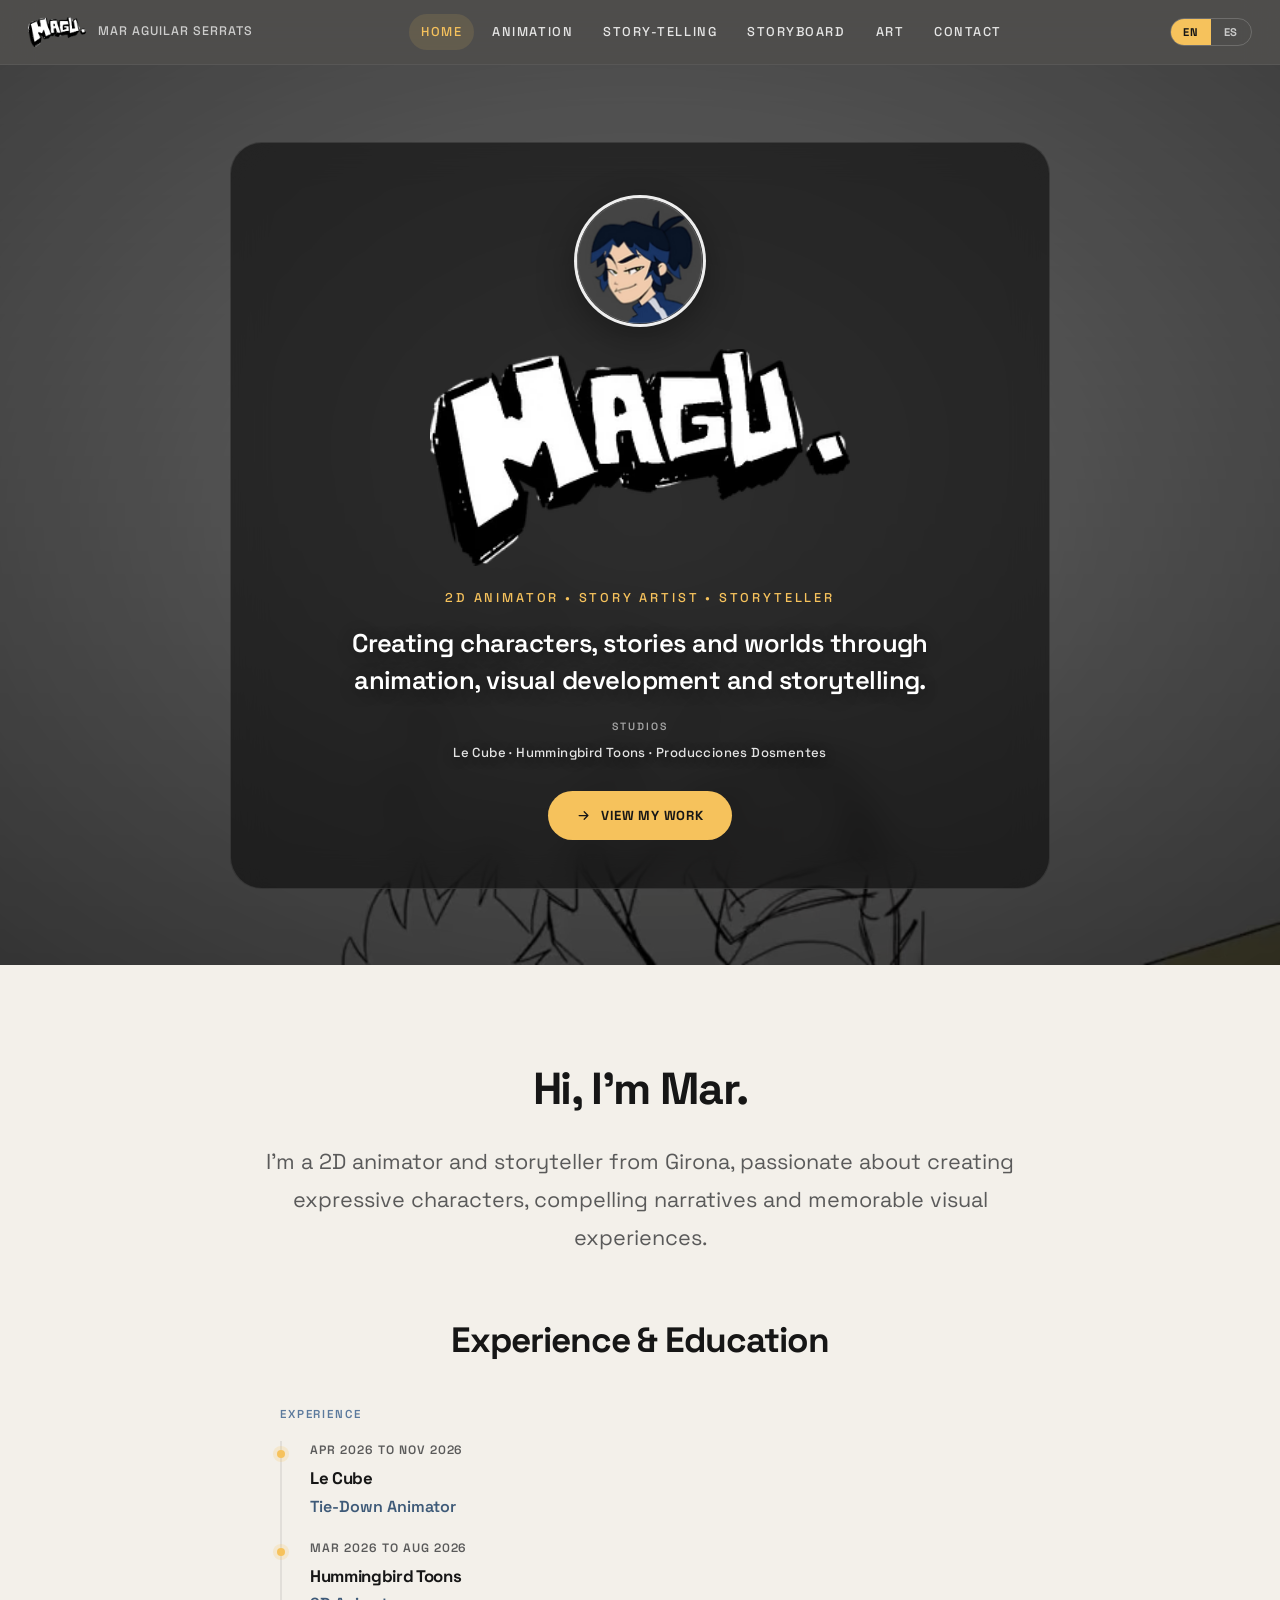
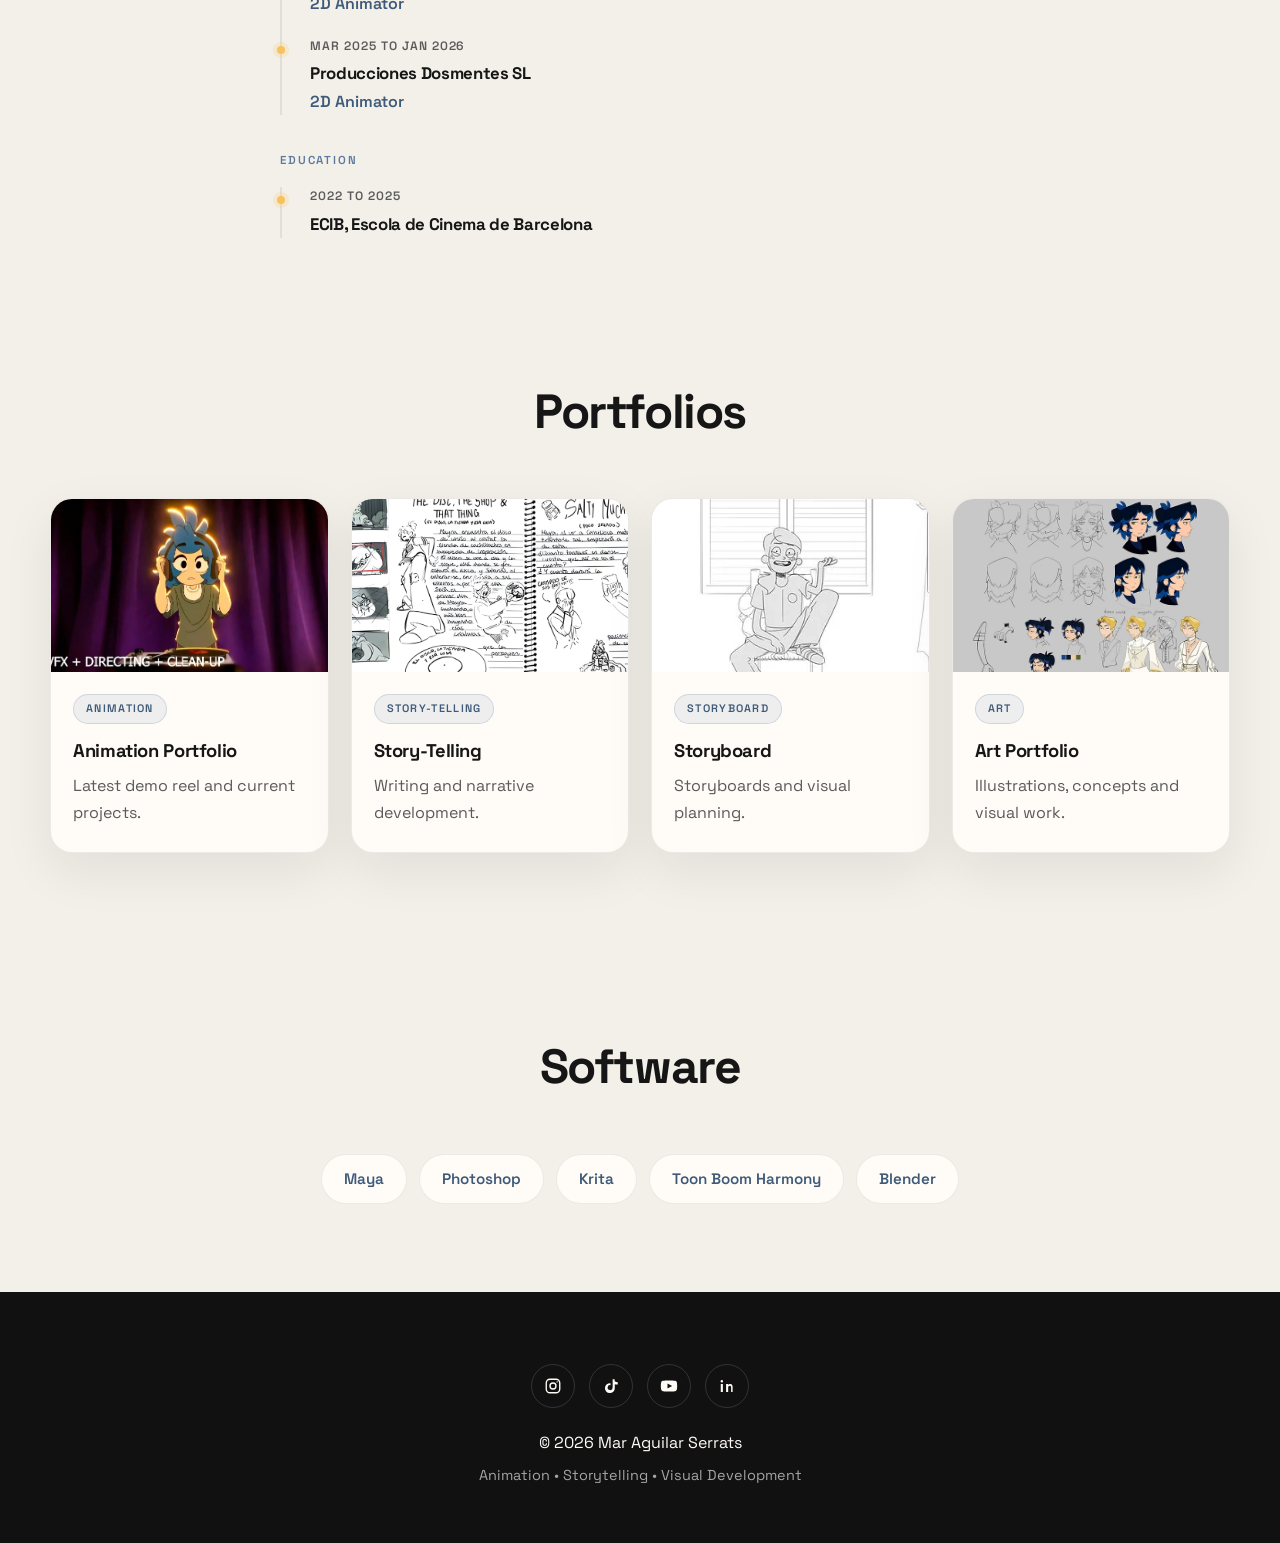
==== commit 1f6277f8: "Improve project galleries and add experience from Mar's CV Give the Mayra concept art a featured key" ====
--- a/index.html
+++ b/index.html
@@ -37,6 +37,10 @@
             </picture>
             <p class="hero-subtitle" data-i18n="home.subtitle">2D Animator • Story Artist • Storyteller</p>
             <p class="hero-description" data-i18n="home.desc">Creating characters, stories and worlds through animation, visual development and storytelling.</p>
+            <p class="hero-studios">
+                <span class="hero-studios-label" data-i18n="home.studiosLabel">Studios</span>
+                <span class="hero-studios-names">Le Cube · Hummingbird Toons · Producciones Dosmentes</span>
+            </p>
             <a href="#portfolios" class="hero-button">
                 <svg class="icon" aria-hidden="true"><use href="icons.svg#icon-arrow-right"></use></svg>
                 <span data-i18n="home.cta">View my work</span>
@@ -48,6 +52,36 @@
         <div class="wrap--s reveal">
             <h2 data-i18n="home.hello">Hi, I’m Mar.</h2>
             <p class="lede" data-i18n="home.about">I’m a 2D animator and storyteller from Girona, passionate about creating expressive characters, compelling narratives and memorable visual experiences.</p>
+        </div>
+        <div class="wrap--m cv-home reveal">
+            <h2 class="section-title" data-i18n="cv.title">Experience &amp; Education</h2>
+            <div class="cv-timeline cv-timeline--compact">
+                <h3 class="cv-heading" data-i18n="cv.experience">Experience</h3>
+                <ol class="cv-list">
+                    <li class="cv-item">
+                        <span class="cv-dates" data-i18n="cv.lecube.dates">Apr 2026 to Nov 2026</span>
+                        <h4>Le Cube</h4>
+                        <p class="cv-role" data-i18n="cv.lecube.role">Tie-Down Animator</p>
+                    </li>
+                    <li class="cv-item">
+                        <span class="cv-dates" data-i18n="cv.hummingbird.dates">Mar 2026 to Aug 2026</span>
+                        <h4>Hummingbird Toons</h4>
+                        <p class="cv-role" data-i18n="cv.hummingbird.role">2D Animator</p>
+                    </li>
+                    <li class="cv-item">
+                        <span class="cv-dates" data-i18n="cv.dosmentes.dates">Mar 2025 to Jan 2026</span>
+                        <h4>Producciones Dosmentes SL</h4>
+                        <p class="cv-role" data-i18n="cv.dosmentes.role">2D Animator</p>
+                    </li>
+                </ol>
+                <h3 class="cv-heading" data-i18n="cv.education">Education</h3>
+                <ol class="cv-list">
+                    <li class="cv-item">
+                        <span class="cv-dates" data-i18n="cv.ecib.dates">2022 to 2025</span>
+                        <h4>ECIB, Escola de Cinema de Barcelona</h4>
+                    </li>
+                </ol>
+            </div>
         </div>
     </section>
 
@@ -111,6 +145,7 @@
                 <span>Photoshop</span>
                 <span>Krita</span>
                 <span>Toon Boom Harmony</span>
+                <span>Blender</span>
             </div>
         </div>
     </section>
--- a/css/style.css
+++ b/css/style.css
@@ -81,6 +81,18 @@
     border: 0;
 }
 
+/* Keep intrinsic aspect ratio when width is constrained.
+   HTML width/height are hints only; without height:auto the
+   height attribute becomes the used CSS height and images stretch. */
+img {
+    max-width: 100%;
+    height: auto;
+}
+picture {
+    display: block;
+    max-width: 100%;
+}
+
 .skip-link {
     position: absolute;
     left: 16px;
@@ -111,11 +123,13 @@
 }
 
 /* Layout */
-.wrap {
-    width: min(1180px, calc(100% - 48px));
+.wrap,
+.wrap--s,
+.wrap--m,
+.wrap--wide {
     margin-inline: auto;
 }
-
+.wrap { width: min(1180px, calc(100% - 48px)); }
 .wrap--s { width: min(760px, calc(100% - 48px)); }
 .wrap--m { width: min(920px, calc(100% - 48px)); }
 .wrap--wide { width: min(1400px, calc(100% - 48px)); }
@@ -624,19 +638,12 @@
 
 .project-image,
 .project-card > picture,
-.project-card > img,
-.project-card .project-image {
-    width: 100%;
-    height: 320px;
-    object-fit: cover;
-    display: block;
-    border-radius: var(--radius) var(--radius) 0 0;
-}
-
+.project-card > img:not(.wip-tag),
+.project-card .project-image,
 .project-card picture:not(.wip-tag) img {
     width: 100%;
-    height: 320px;
-    object-fit: cover;
+    height: auto;
+    display: block;
     border-radius: var(--radius) var(--radius) 0 0;
 }
 
@@ -651,6 +658,7 @@
     margin: 12px 0 10px;
 }
 
+.project-card .wip-tag,
 .wip-tag {
     position: absolute;
     top: -16px;
@@ -711,15 +719,19 @@
     display: flex;
     justify-content: center;
     padding: 36px;
+    overflow: hidden;
 }
 
 .phone-showcase::before {
     content: "";
     position: absolute;
+    left: 50%;
+    top: 50%;
     width: 420px;
     height: 420px;
     border-radius: 50%;
     background: radial-gradient(rgba(92, 122, 157, 0.16), transparent 70%);
+    transform: translate(-50%, -50%);
     z-index: 0;
 }
 
@@ -783,7 +795,70 @@
 
 .gallery img {
     width: 100%;
+    height: auto;
+    display: block;
     border-radius: 18px;
+}
+
+.gallery picture {
+    display: block;
+    width: 100%;
+}
+
+/* Character lineup (Entre Mesas visual development) */
+.gallery--portraits {
+    columns: auto;
+    display: flex;
+    flex-wrap: wrap;
+    justify-content: center;
+    align-items: flex-end;
+    gap: 28px 32px;
+    max-width: 1100px;
+    margin-inline: auto;
+    background: var(--white);
+    border: 1px solid var(--line);
+    border-radius: 28px;
+    padding: 48px 40px 36px;
+    box-shadow: var(--shadow);
+}
+.gallery--portraits figure {
+    margin: 0;
+    width: auto;
+    flex: 0 1 auto;
+}
+.gallery--portraits button {
+    width: auto;
+    background: transparent;
+    box-shadow: none;
+    cursor: zoom-in;
+}
+.gallery--portraits button:hover {
+    transform: translateY(-4px);
+    box-shadow: none;
+}
+.gallery--portraits img {
+    width: auto;
+    height: auto;
+    max-height: 520px;
+    max-width: min(240px, 100%);
+    object-fit: contain;
+    border-radius: 16px;
+    margin-inline: auto;
+}
+@media (max-width: 700px) {
+    .gallery--portraits {
+        padding: 28px 20px 24px;
+        gap: 24px 16px;
+        max-width: 100%;
+    }
+    .gallery--portraits figure {
+        flex: 1 1 calc(50% - 8px);
+        max-width: calc(50% - 8px);
+    }
+    .gallery--portraits img {
+        max-height: 420px;
+        max-width: 100%;
+    }
 }
 
 /* Lightbox */
@@ -810,9 +885,12 @@
 }
 
 #lightbox img {
+    width: auto;
+    height: auto;
     max-width: 100%;
     max-height: 78vh;
     margin: 0 auto;
+    object-fit: contain;
     border-radius: 16px;
     box-shadow: 0 24px 80px rgba(0, 0, 0, 0.5);
 }
@@ -878,10 +956,33 @@
 .project-description p + p { margin-top: 1em; }
 
 .project-feature-image,
-.rounded-media img {
-    width: 100%;
+.rounded-media img,
+.rounded-media picture img {
+    width: 100%;
+    height: auto;
+    display: block;
     border-radius: var(--radius);
     box-shadow: var(--shadow-hover);
+}
+
+.rounded-media button[data-lightbox] {
+    display: block;
+    width: 100%;
+    padding: 0;
+    border: 0;
+    background: none;
+    border-radius: var(--radius);
+    overflow: hidden;
+    box-shadow: var(--shadow-hover);
+    cursor: zoom-in;
+}
+.rounded-media button[data-lightbox] img {
+    box-shadow: none;
+    border-radius: 0;
+    transition: transform 0.45s var(--ease);
+}
+.rounded-media button[data-lightbox]:hover img {
+    transform: scale(1.03);
 }
 
 .episode-grid {
@@ -911,10 +1012,10 @@
 .episode-card p { margin-top: 12px; color: var(--muted); line-height: 1.7; }
 
 .project-gallery {
-    width: min(1400px, calc(100% - 48px));
+    width: min(1180px, calc(100% - 48px));
     margin: 0 auto 112px;
-    display: grid;
-    grid-template-columns: repeat(2, 1fr);
+    display: flex;
+    flex-direction: column;
     gap: 20px;
 }
 
@@ -923,19 +1024,47 @@
     padding: 0;
     border: 0;
     background: none;
-    cursor: pointer;
+    cursor: zoom-in;
     border-radius: 18px;
     overflow: hidden;
 }
 
+.project-gallery .gallery-featured {
+    display: block;
+    width: 100%;
+    box-shadow: var(--shadow);
+    transition: transform 0.35s var(--ease), box-shadow 0.35s var(--ease);
+}
+.project-gallery .gallery-featured:hover {
+    transform: translateY(-4px);
+    box-shadow: var(--shadow-hover);
+}
+
+.project-gallery .gallery-mosaic {
+    columns: 2 300px;
+    column-gap: 20px;
+}
+
+.project-gallery .gallery-mosaic button {
+    display: block;
+    width: 100%;
+    margin: 0 0 20px;
+    break-inside: avoid;
+    box-shadow: var(--shadow);
+    transition: transform 0.35s var(--ease), box-shadow 0.35s var(--ease);
+}
+.project-gallery .gallery-mosaic button:hover {
+    transform: translateY(-4px);
+    box-shadow: var(--shadow-hover);
+}
+
 .project-gallery img {
     width: 100%;
+    height: auto;
+    display: block;
     border-radius: 18px;
-    box-shadow: var(--shadow);
     transition: transform 0.3s var(--ease);
 }
-
-.project-gallery button:hover img { transform: translateY(-4px); }
 
 .teaser-section {
     width: min(1400px, calc(100% - 48px));
@@ -954,12 +1083,27 @@
     border: 1px solid var(--line);
 }
 
+.teaser-media,
+.teaser-content > button[data-lightbox] {
+    display: flex;
+    align-items: center;
+    justify-content: center;
+    height: 100%;
+    min-height: 0;
+    background: var(--paper-2);
+    padding: 0;
+    border: 0;
+    width: 100%;
+    cursor: zoom-in;
+}
 .teaser-image,
 .teaser-content picture,
 .teaser-content img {
     width: 100%;
-    height: 100%;
-    object-fit: cover;
+    height: auto;
+    max-height: 100%;
+    object-fit: contain;
+    display: block;
 }
 
 .teaser-text { padding: 48px; }
@@ -977,7 +1121,7 @@
     width: min(1400px, 100%);
     margin: 0 auto;
 }
-.project-hero .banner img { width: 100%; }
+.project-hero .banner img { width: 100%; height: auto; display: block; }
 
 .note-card {
     background: var(--white);
@@ -1015,11 +1159,17 @@
     align-items: center;
 }
 
-.contact-photo img {
-    width: 100%;
-    border-radius: 28px;
-    box-shadow: var(--shadow-hover);
-    background: var(--paper-2);
+.contact-photo img,
+.contact-photo picture img {
+    display: block;
+    width: 100%;
+    height: auto;
+    aspect-ratio: 1;
+    object-fit: cover;
+    border-radius: 50%;
+    border: 4px solid #fff;
+    box-shadow: 0 18px 40px rgba(22, 22, 22, 0.14);
+    background: #e8e4dc;
 }
 
 .contact-info {
@@ -1166,7 +1316,7 @@
     .contact-info { align-items: center; text-align: center; }
     .contact-description { margin-inline: auto; }
     .teaser-text { padding: 32px; }
-    .project-gallery { grid-template-columns: 1fr; }
+    .project-gallery .gallery-mosaic { columns: 1; }
     .hero-content { padding: 36px 24px; }
     .hero-avatar { width: 104px; height: 104px; }
 }
@@ -1204,19 +1354,96 @@
 .stack picture img,
 img.rounded-media {
     width: 100%;
+    height: auto;
+    display: block;
     border-radius: 18px;
     box-shadow: var(--shadow);
 }
-.contact-photo picture img {
-    width: 100%;
-    border-radius: 28px;
-    box-shadow: var(--shadow-hover);
-    background: var(--paper-2);
-}
-
-.contact-photo img {
+
+/* Home studios credit */
+.hero-studios {
+    margin-top: 20px;
+    display: flex;
+    flex-direction: column;
+    align-items: center;
+    gap: 6px;
+}
+.hero-studios-label {
+    font-size: 0.66rem;
+    font-weight: 600;
+    letter-spacing: 0.2em;
+    text-transform: uppercase;
+    color: rgba(255, 255, 255, 0.58);
+}
+.hero-studios-names {
+    font-size: 0.82rem;
+    font-weight: 500;
+    letter-spacing: 0.03em;
+    color: rgba(255, 255, 255, 0.88);
+    text-shadow: 0 2px 12px rgba(0, 0, 0, 0.35);
+}
+
+/* Experience & Education */
+.cv-timeline {
+    text-align: left;
+    max-width: 720px;
+    margin-inline: auto;
+}
+.cv-heading {
+    font-size: 0.72rem;
+    font-weight: 600;
+    letter-spacing: 0.16em;
+    text-transform: uppercase;
+    color: var(--blue);
+    margin: 36px 0 18px;
+}
+.cv-heading:first-child { margin-top: 0; }
+.cv-list {
+    list-style: none;
+    border-left: 2px solid var(--line);
+    margin: 0;
+    padding: 0 0 0 28px;
+    display: flex;
+    flex-direction: column;
+    gap: 28px;
+}
+.cv-item { position: relative; }
+.cv-item::before {
+    content: "";
+    position: absolute;
+    left: -33px;
+    top: 9px;
+    width: 8px;
+    height: 8px;
     border-radius: 50%;
-    aspect-ratio: 1;
-    object-fit: cover;
-    background: #ece8e1;
-}
+    background: var(--gold);
+    box-shadow: 0 0 0 4px rgba(246, 194, 92, 0.2);
+}
+.cv-dates {
+    display: block;
+    font-size: 0.76rem;
+    letter-spacing: 0.08em;
+    text-transform: uppercase;
+    color: var(--muted);
+    font-weight: 600;
+}
+.cv-item h4 {
+    font-size: 1.15rem;
+    font-weight: 700;
+    margin-top: 4px;
+    letter-spacing: -0.02em;
+}
+.cv-role {
+    color: var(--blue-dark);
+    font-weight: 600;
+    margin-top: 2px;
+}
+.cv-note {
+    color: var(--muted);
+    margin-top: 6px;
+    line-height: 1.65;
+}
+.cv-timeline--compact .cv-list { gap: 20px; }
+.cv-timeline--compact .cv-item h4 { font-size: 1.05rem; }
+.cv-home { margin-top: 56px; }
+.cv-home .section-title { margin-bottom: 36px; font-size: clamp(1.6rem, 3vw, 2.2rem); }
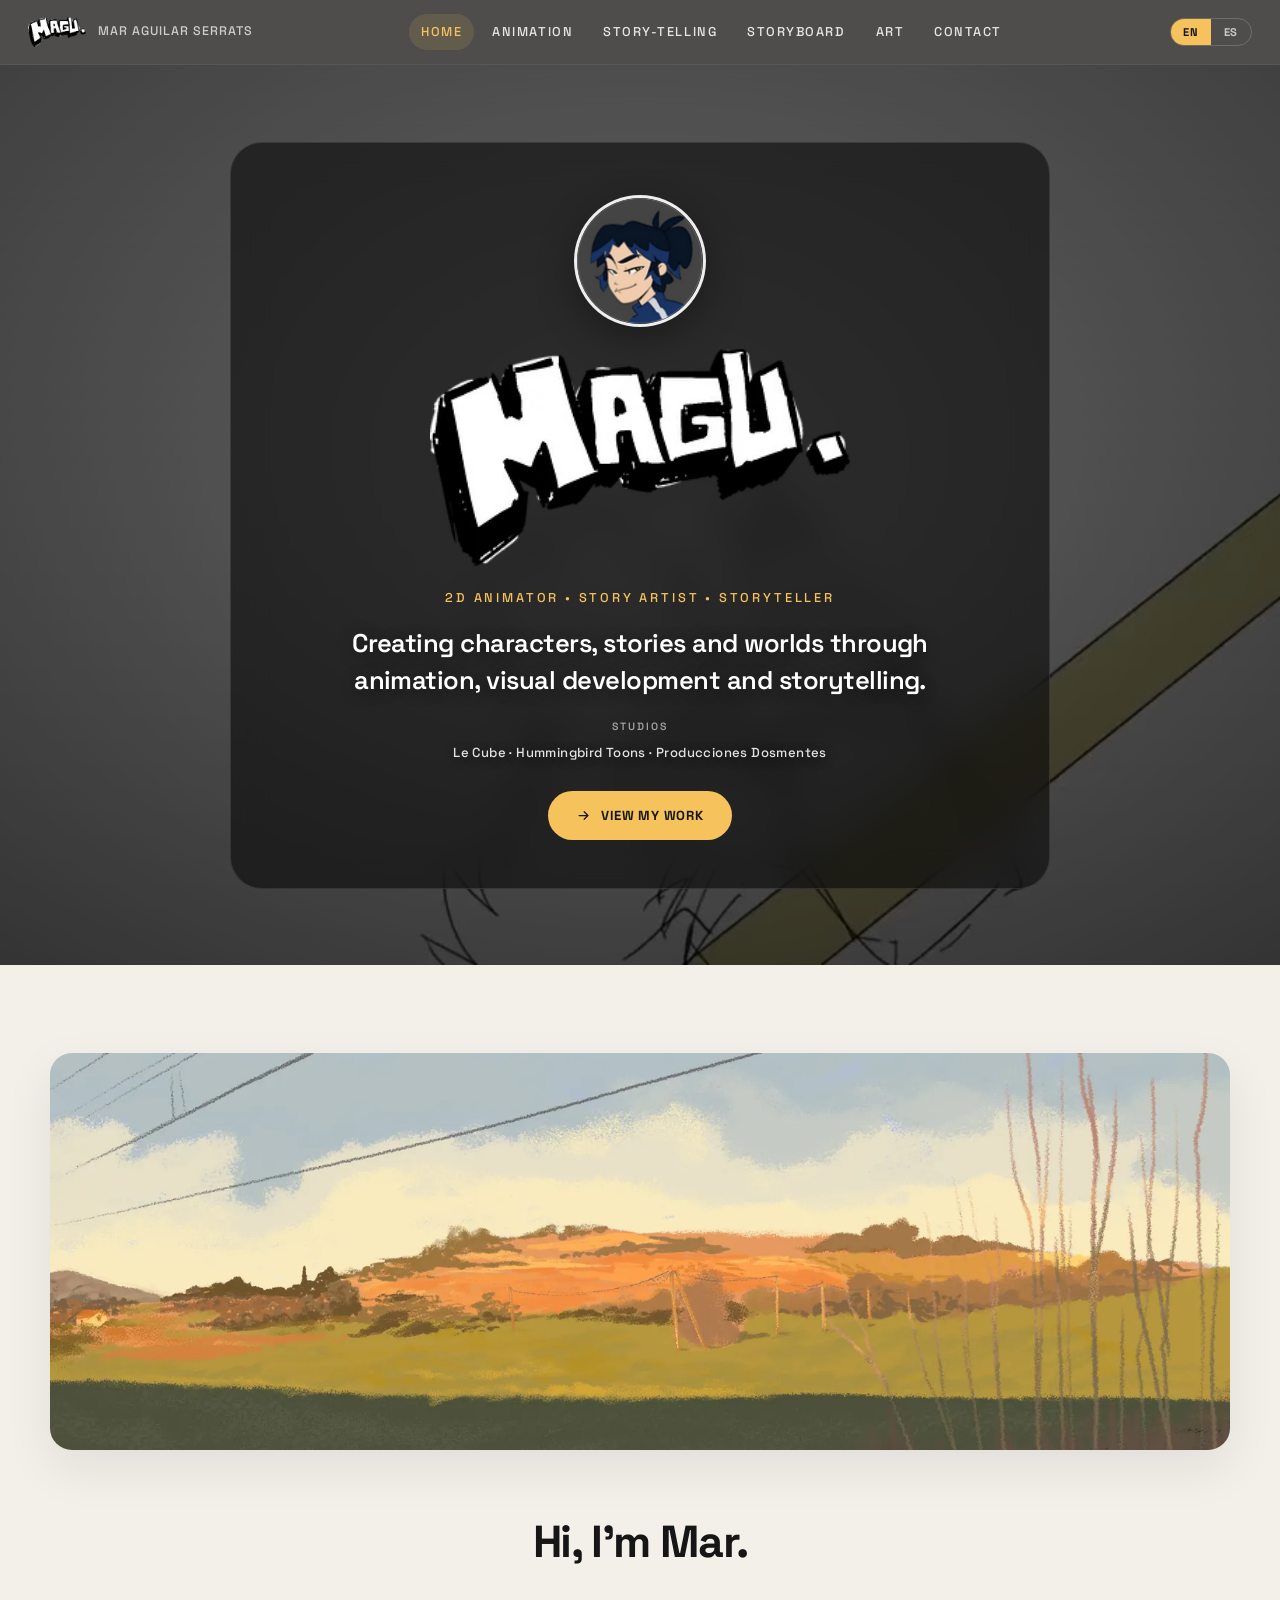
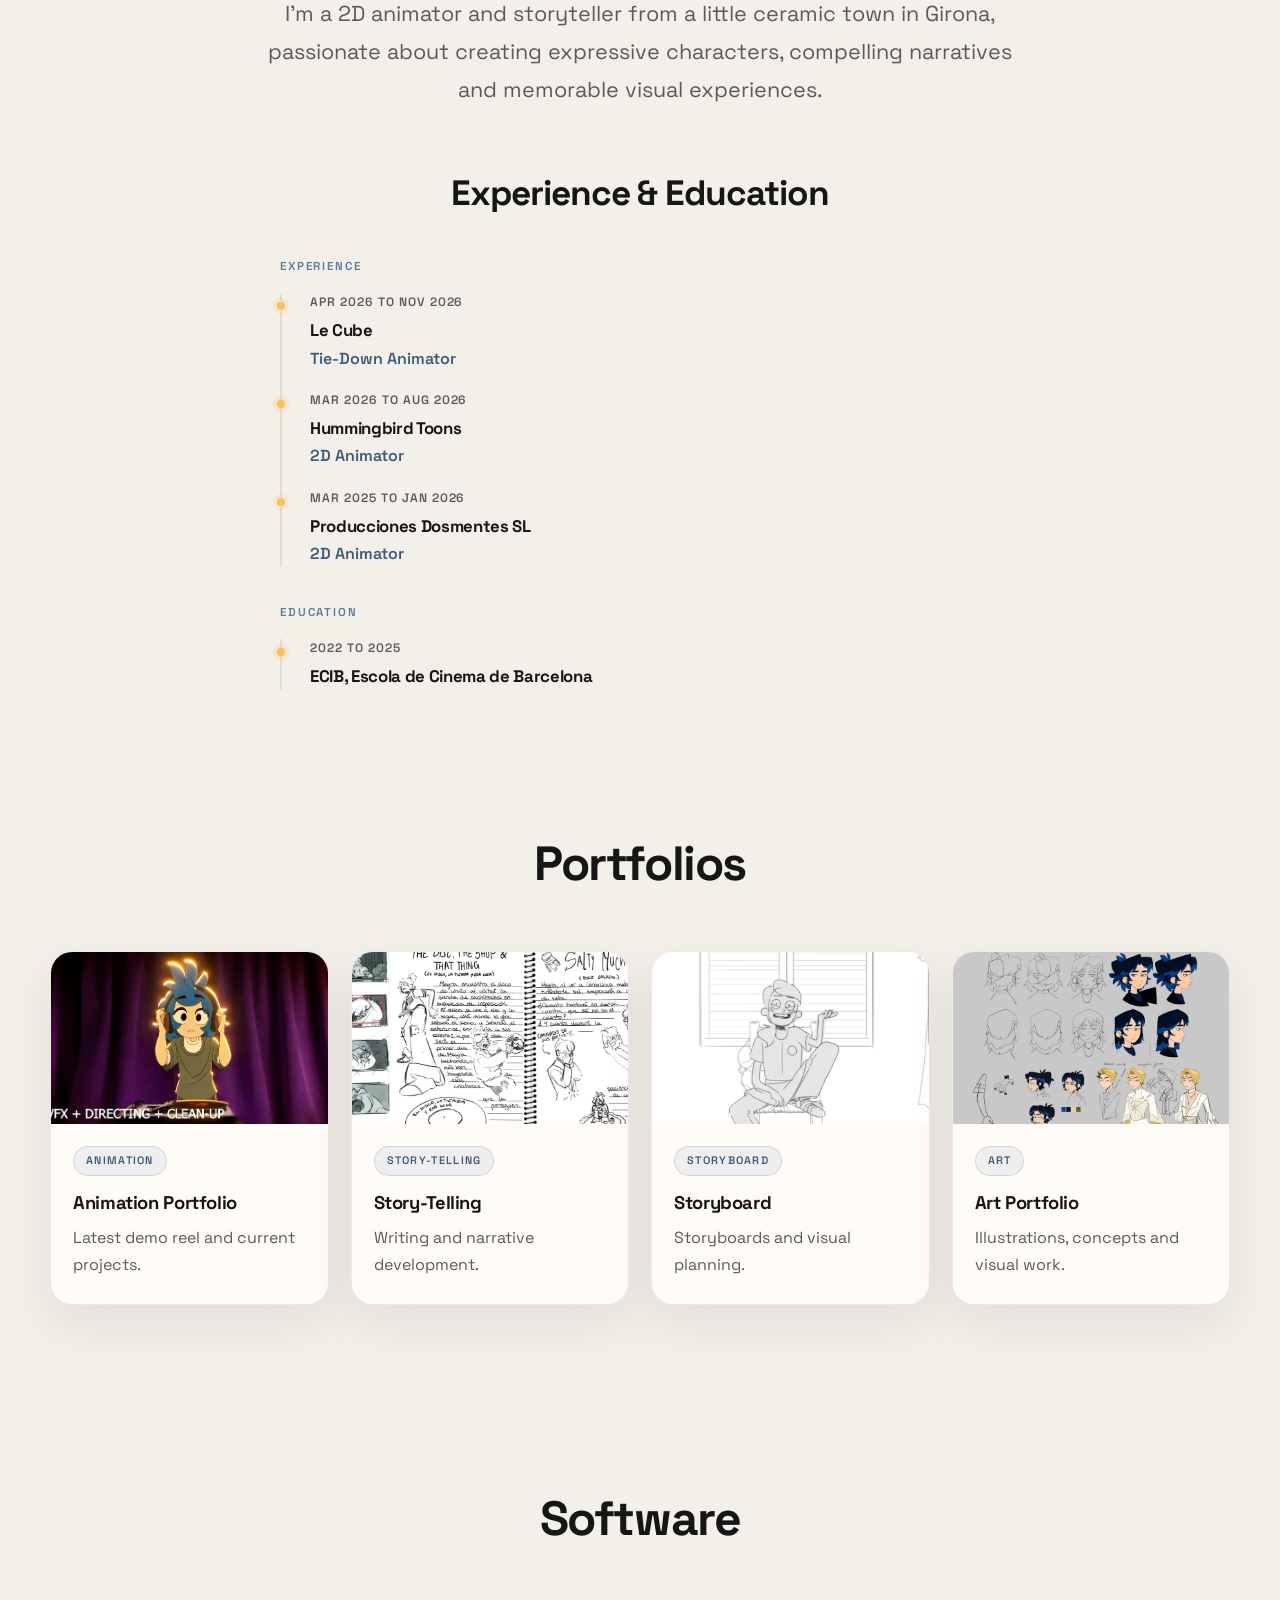
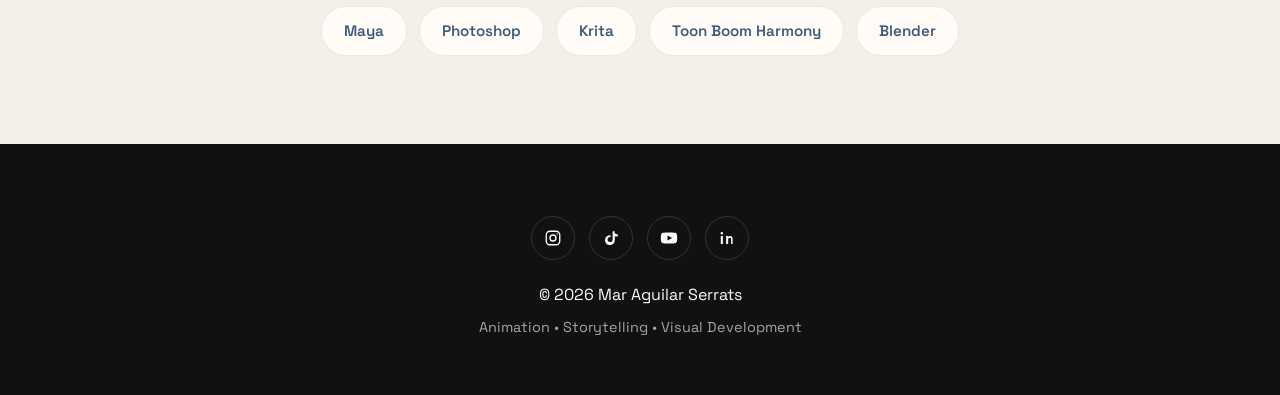
==== commit 4eeed1c7: "Port Wix improvements: full-res responsive images, 1080p cleaned reels, teasers, short clips, Entre " ====
--- a/index.html
+++ b/index.html
@@ -49,9 +49,15 @@
     </header>
 
     <section class="section about">
+        <div class="wrap painted-band reveal">
+            <picture>
+                <source type="image/webp" srcset="images/Home/painted-banner-800.webp 800w, images/Home/painted-banner-1600.webp 1600w, images/Home/painted-banner-2400.webp 2400w" sizes="(max-width: 1228px) calc(100vw - 48px), 1180px">
+                <img src="images/Home/painted-banner.jpg" alt="Painted landscape by Mar Aguilar Serrats" width="1600" height="537" loading="lazy" data-i18n-alt="alt.paintedBanner">
+            </picture>
+        </div>
         <div class="wrap--s reveal">
             <h2 data-i18n="home.hello">Hi, I’m Mar.</h2>
-            <p class="lede" data-i18n="home.about">I’m a 2D animator and storyteller from Girona, passionate about creating expressive characters, compelling narratives and memorable visual experiences.</p>
+            <p class="lede" data-i18n="home.about">I’m a 2D animator and storyteller from a little ceramic town in Girona, passionate about creating expressive characters, compelling narratives and memorable visual experiences.</p>
         </div>
         <div class="wrap--m cv-home reveal">
             <h2 class="section-title" data-i18n="cv.title">Experience &amp; Education</h2>
@@ -102,7 +108,7 @@
                 </a>
                 <a href="story-telling.html" class="portfolio-card reveal">
                     <div class="card-media"><picture>
-                <source type="image/webp" srcset="images/Story-Telling/mayra_ref_edited.webp">
+                <source type="image/webp" srcset="images/Story-Telling/mayra_ref_edited-800.webp 800w, images/Story-Telling/mayra_ref_edited-1600.webp 1600w, images/Story-Telling/mayra_ref_edited-1869.webp 1869w" sizes="(max-width: 640px) 100vw, (max-width: 1100px) 50vw, 300px">
                 <img src="images/Story-Telling/mayra_ref_edited.png" alt="Storytelling" width="1432" height="1200" loading="lazy" data-i18n-alt="alt.storyCard">
             </picture></div>
                     <div class="card-body">
@@ -113,7 +119,7 @@
                 </a>
                 <a href="storyboard.html" class="portfolio-card reveal">
                     <div class="card-media"><picture>
-                <source type="image/webp" srcset="images/Storyboard/entre_mesas_ref_edited.webp">
+                <source type="image/webp" srcset="images/Storyboard/entre_mesas_ref_edited-800.webp 800w, images/Storyboard/entre_mesas_ref_edited-1135.webp 1135w" sizes="(max-width: 640px) 100vw, (max-width: 1100px) 50vw, 300px">
                 <img src="images/Storyboard/entre_mesas_ref_edited.jpeg" alt="Storyboard" width="358" height="212" loading="lazy" data-i18n-alt="alt.sbCard">
             </picture></div>
                     <div class="card-body">
@@ -124,7 +130,7 @@
                 </a>
                 <a href="art.html" class="portfolio-card reveal">
                     <div class="card-media"><picture>
-                <source type="image/webp" srcset="images/Art/art9.webp">
+                <source type="image/webp" srcset="images/Art/art9-800.webp 800w, images/Art/art9-1600.webp 1600w, images/Art/art9-2400.webp 2400w" sizes="(max-width: 640px) 100vw, (max-width: 1100px) 50vw, 300px">
                 <img src="images/Art/art9.png" alt="Art" width="600" height="424" loading="lazy" data-i18n-alt="alt.artCard">
             </picture></div>
                     <div class="card-body">
--- a/css/style.css
+++ b/css/style.css
@@ -51,6 +51,10 @@
     display: block;
 }
 
+video {
+    height: auto;
+}
+
 picture {
     width: 100%;
 }
@@ -1447,3 +1451,59 @@
 .cv-timeline--compact .cv-item h4 { font-size: 1.05rem; }
 .cv-home { margin-top: 56px; }
 .cv-home .section-title { margin-bottom: 36px; font-size: clamp(1.6rem, 3vw, 2.2rem); }
+
+/* Wix port: painted banner, short clips, episode examples, genre line */
+.painted-band {
+    margin-bottom: 56px;
+    border-radius: var(--radius);
+    overflow: hidden;
+    box-shadow: var(--shadow);
+    background: var(--paper-2);
+}
+.painted-band img {
+    width: 100%;
+    height: auto;
+    aspect-ratio: 1600 / 537;
+    object-fit: cover;
+}
+.anim-grid--three { grid-template-columns: repeat(3, 1fr); gap: 24px; }
+.animation-card video { aspect-ratio: 16 / 9; height: auto; object-fit: cover; }
+.genre-line {
+    font-size: 0.8rem;
+    font-weight: 600;
+    letter-spacing: 0.14em;
+    text-transform: uppercase;
+    color: var(--blue-dark);
+}
+.episode-list {
+    display: grid;
+    grid-template-columns: repeat(2, 1fr);
+    gap: 24px;
+}
+.episode-card {
+    background: var(--white);
+    border: 1px solid var(--line);
+    border-radius: var(--radius);
+    box-shadow: var(--shadow);
+    padding: 28px 28px 30px;
+}
+.episode-card h3 {
+    font-size: 1.05rem;
+    font-weight: 700;
+    letter-spacing: 0.06em;
+}
+.episode-card p { color: var(--muted); margin-top: 10px; line-height: 1.7; }
+.project-card .wip-tag,
+.wip-tag { width: 96px; }
+@media (max-width: 1100px) {
+    .anim-grid--three { grid-template-columns: repeat(2, 1fr); }
+}
+@media (max-width: 900px) {
+    .anim-grid--three,
+    .episode-list { grid-template-columns: 1fr; }
+    .painted-band { margin-bottom: 40px; }
+}
+@media (max-width: 640px) {
+    .project-card .wip-tag,
+    .wip-tag { width: 76px; left: -10px; top: -12px; }
+}
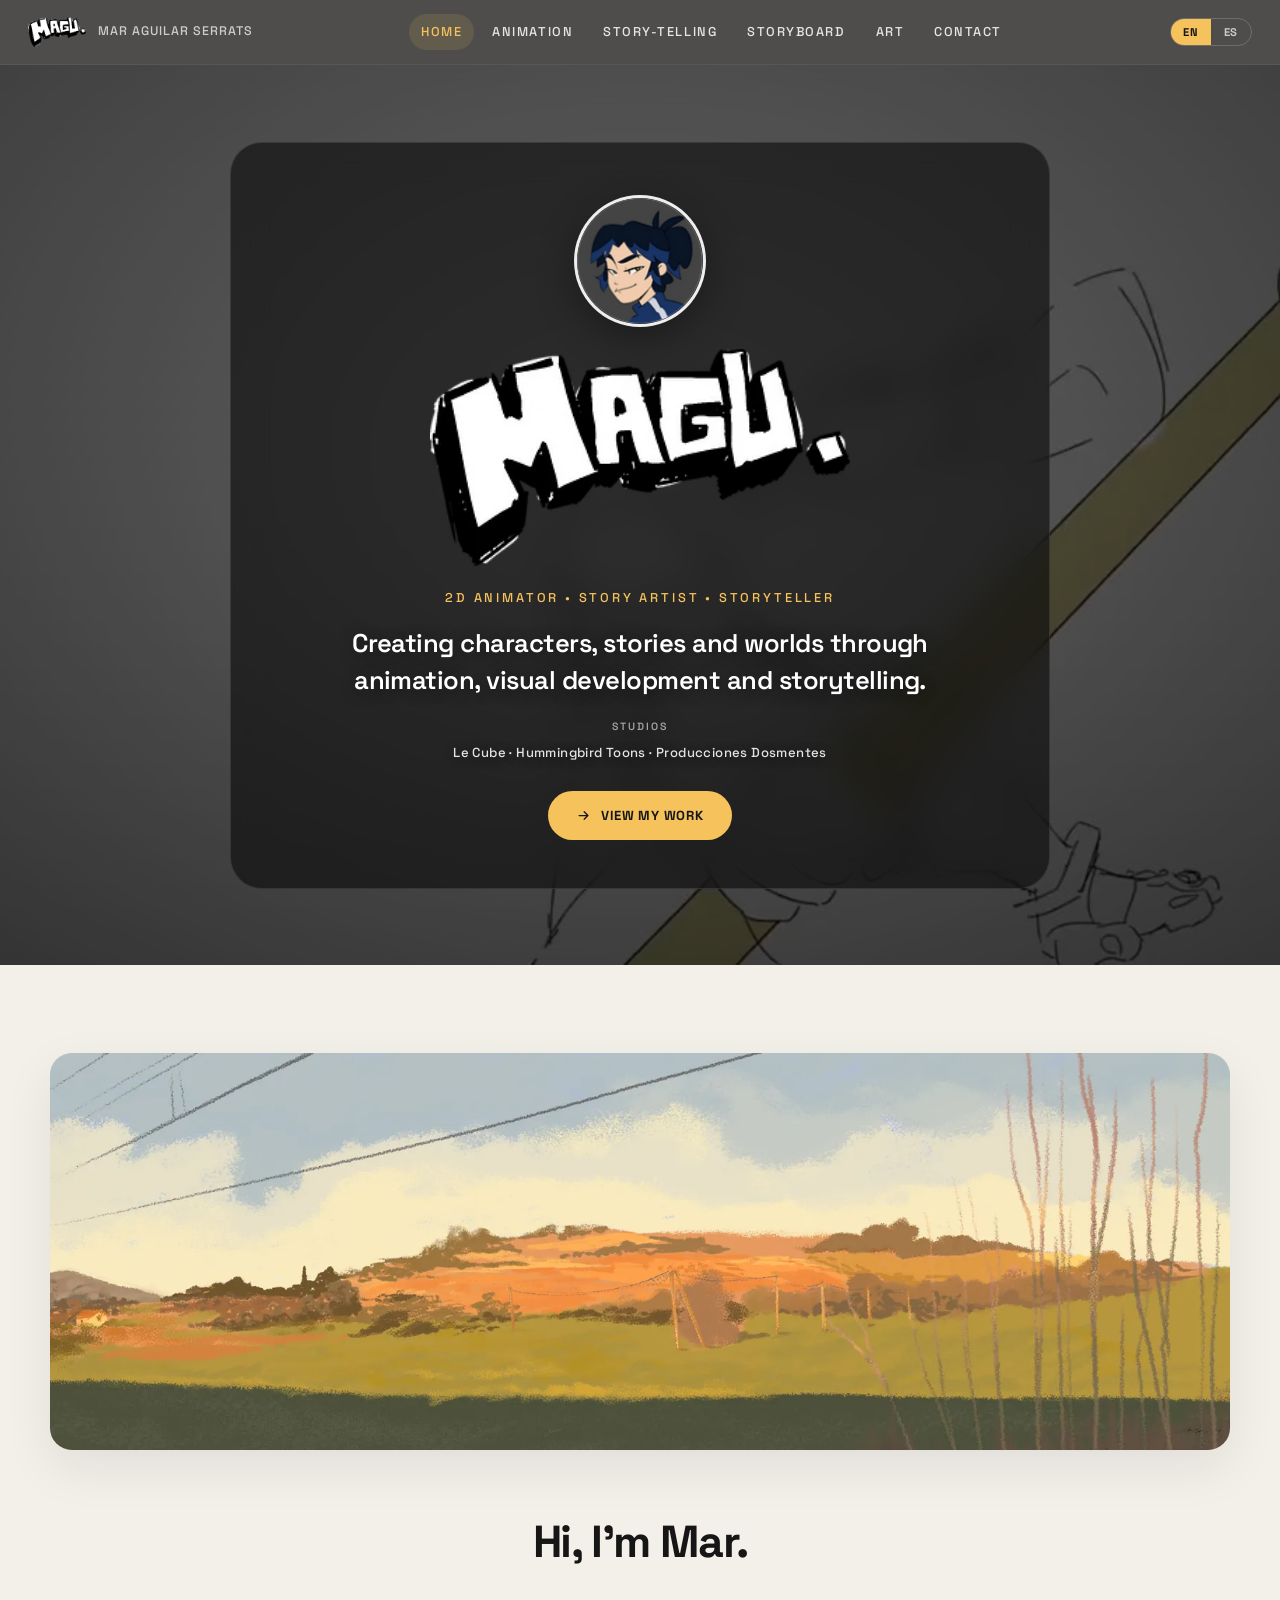
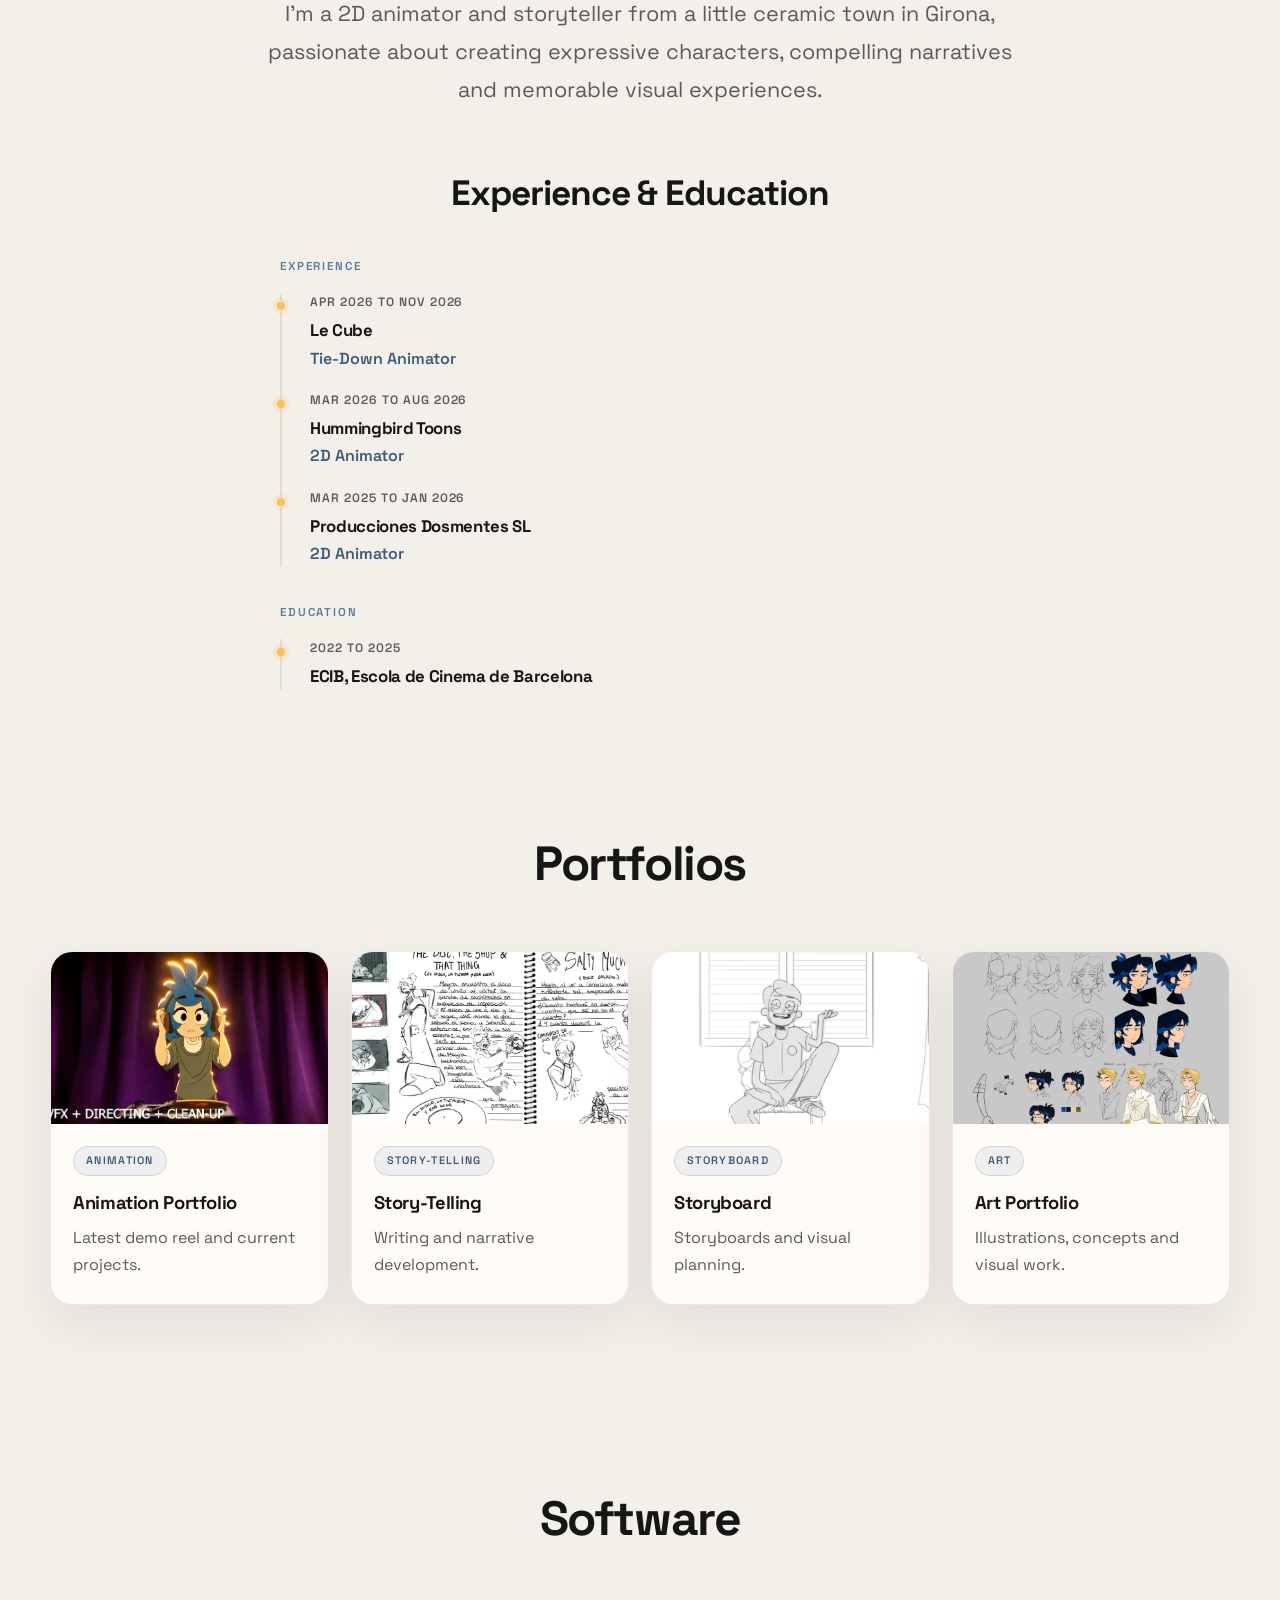
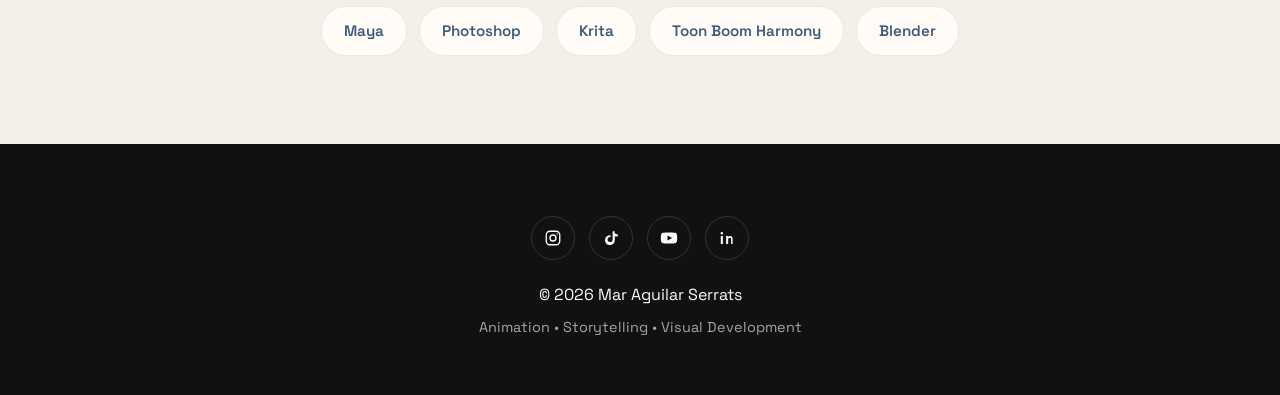
==== commit 218d96ea: "Add a MAGU logo load screen between pages Show a full-screen dark overlay with the MAGU wordmark on " ====
--- a/index.html
+++ b/index.html
@@ -15,8 +15,35 @@
     <link rel="apple-touch-icon" href="images/apple-touch-icon.png">
     <link rel="stylesheet" href="css/fonts.css">
     <link rel="stylesheet" href="css/style.css">
+    <link rel="preload" href="images/Home/magu.webp" as="image" type="image/webp">
+    <script>
+      /* Show the logo overlay before the first paint. Keep in sync with js/loader.js. */
+      (function () {
+        try {
+          var html = document.documentElement;
+          html.classList.add("js");
+          var q = location.search;
+          if (/(?:\?|&)loader=0(?:&|$)/.test(q)) return;
+          if (window.matchMedia("(prefers-reduced-motion: reduce)").matches) return;
+          html.classList.add("is-loading");
+          var freeze = /(?:\?|&)freeze=([0-9]*\.?[0-9]+)(?:&|$)/.exec(q);
+          if (freeze) {
+            html.setAttribute("data-freeze", freeze[1]);
+            html.style.setProperty("--freeze", "-" + freeze[1] + "s");
+          }
+        } catch (e) {}
+      })();
+    </script>
+    <script src="js/loader.js" defer></script>
 </head>
 <body data-page="home">
+    <div id="loader" class="loader" aria-hidden="true">
+        <picture>
+            <source type="image/webp" srcset="images/Home/magu.webp">
+            <img class="loader-mark" src="images/Home/magu.png" alt="" width="300" height="155">
+        </picture>
+    </div>
+
     <div id="navbar"></div>
 
     <header class="hero-video" id="main">
--- a/css/style.css
+++ b/css/style.css
@@ -1346,6 +1346,12 @@
         transition: none !important;
     }
     .reveal { opacity: 1; transform: none; }
+    html.is-loading .loader,
+    .loader {
+        opacity: 0 !important;
+        visibility: hidden !important;
+        pointer-events: none !important;
+    }
 }
 
 .page-block {
@@ -1507,3 +1513,101 @@
     .project-card .wip-tag,
     .wip-tag { width: 76px; left: -10px; top: -12px; }
 }
+
+
+/* ── Page loader ───────────────────────────────────────────────
+   Full-screen MAGU wordmark between pages. Hidden for
+   prefers-reduced-motion (see the reduce block above). */
+
+html.is-loading {
+    background: #111;
+}
+
+.loader {
+    position: fixed;
+    inset: 0;
+    z-index: 10000;
+    display: grid;
+    place-items: center;
+    background: #111;
+    pointer-events: none;
+    opacity: 0;
+    visibility: hidden;
+    transition: opacity 0.35s var(--ease), visibility 0.35s var(--ease);
+}
+
+html.is-loading .loader {
+    opacity: 1;
+    visibility: visible;
+    pointer-events: auto;
+}
+
+html.is-loading.is-loader-out .loader {
+    opacity: 0;
+    visibility: hidden;
+    pointer-events: none;
+}
+
+/* Cover instantly when leaving for another internal page. */
+html.is-leaving .loader {
+    transition: none;
+    opacity: 1;
+    visibility: visible;
+    pointer-events: auto;
+}
+
+.loader picture {
+    width: auto;
+    max-width: min(240px, 62vw);
+    display: block;
+}
+
+.loader-mark {
+    width: min(240px, 62vw);
+    height: auto;
+    display: block;
+    opacity: 0;
+    transform: scale(0.92);
+    filter: drop-shadow(0 0 0 rgba(246, 194, 92, 0));
+}
+
+html.is-loading .loader-mark {
+    animation: loader-logo-in 0.45s var(--ease) forwards;
+}
+
+html.is-leaving .loader-mark {
+    animation: none;
+    opacity: 1;
+    transform: none;
+    filter: drop-shadow(0 12px 28px rgba(246, 194, 92, 0.22));
+}
+
+@keyframes loader-logo-in {
+    from {
+        opacity: 0;
+        transform: scale(0.92);
+        filter: drop-shadow(0 0 0 rgba(246, 194, 92, 0));
+    }
+    to {
+        opacity: 1;
+        transform: scale(1);
+        filter: drop-shadow(0 12px 28px rgba(246, 194, 92, 0.22));
+    }
+}
+
+/* Freeze a frame of the intro for screenshots (?freeze=0.3).
+   --freeze is a negative time set by the boot script. */
+html[data-freeze] .loader,
+html[data-freeze].is-loading .loader {
+    opacity: 1 !important;
+    visibility: visible !important;
+    transition: none !important;
+    pointer-events: auto;
+}
+
+html[data-freeze] .loader-mark,
+html[data-freeze].is-loading .loader-mark {
+    animation: loader-logo-in 0.45s var(--ease) forwards;
+    animation-delay: var(--freeze, 0s);
+    animation-play-state: paused !important;
+}
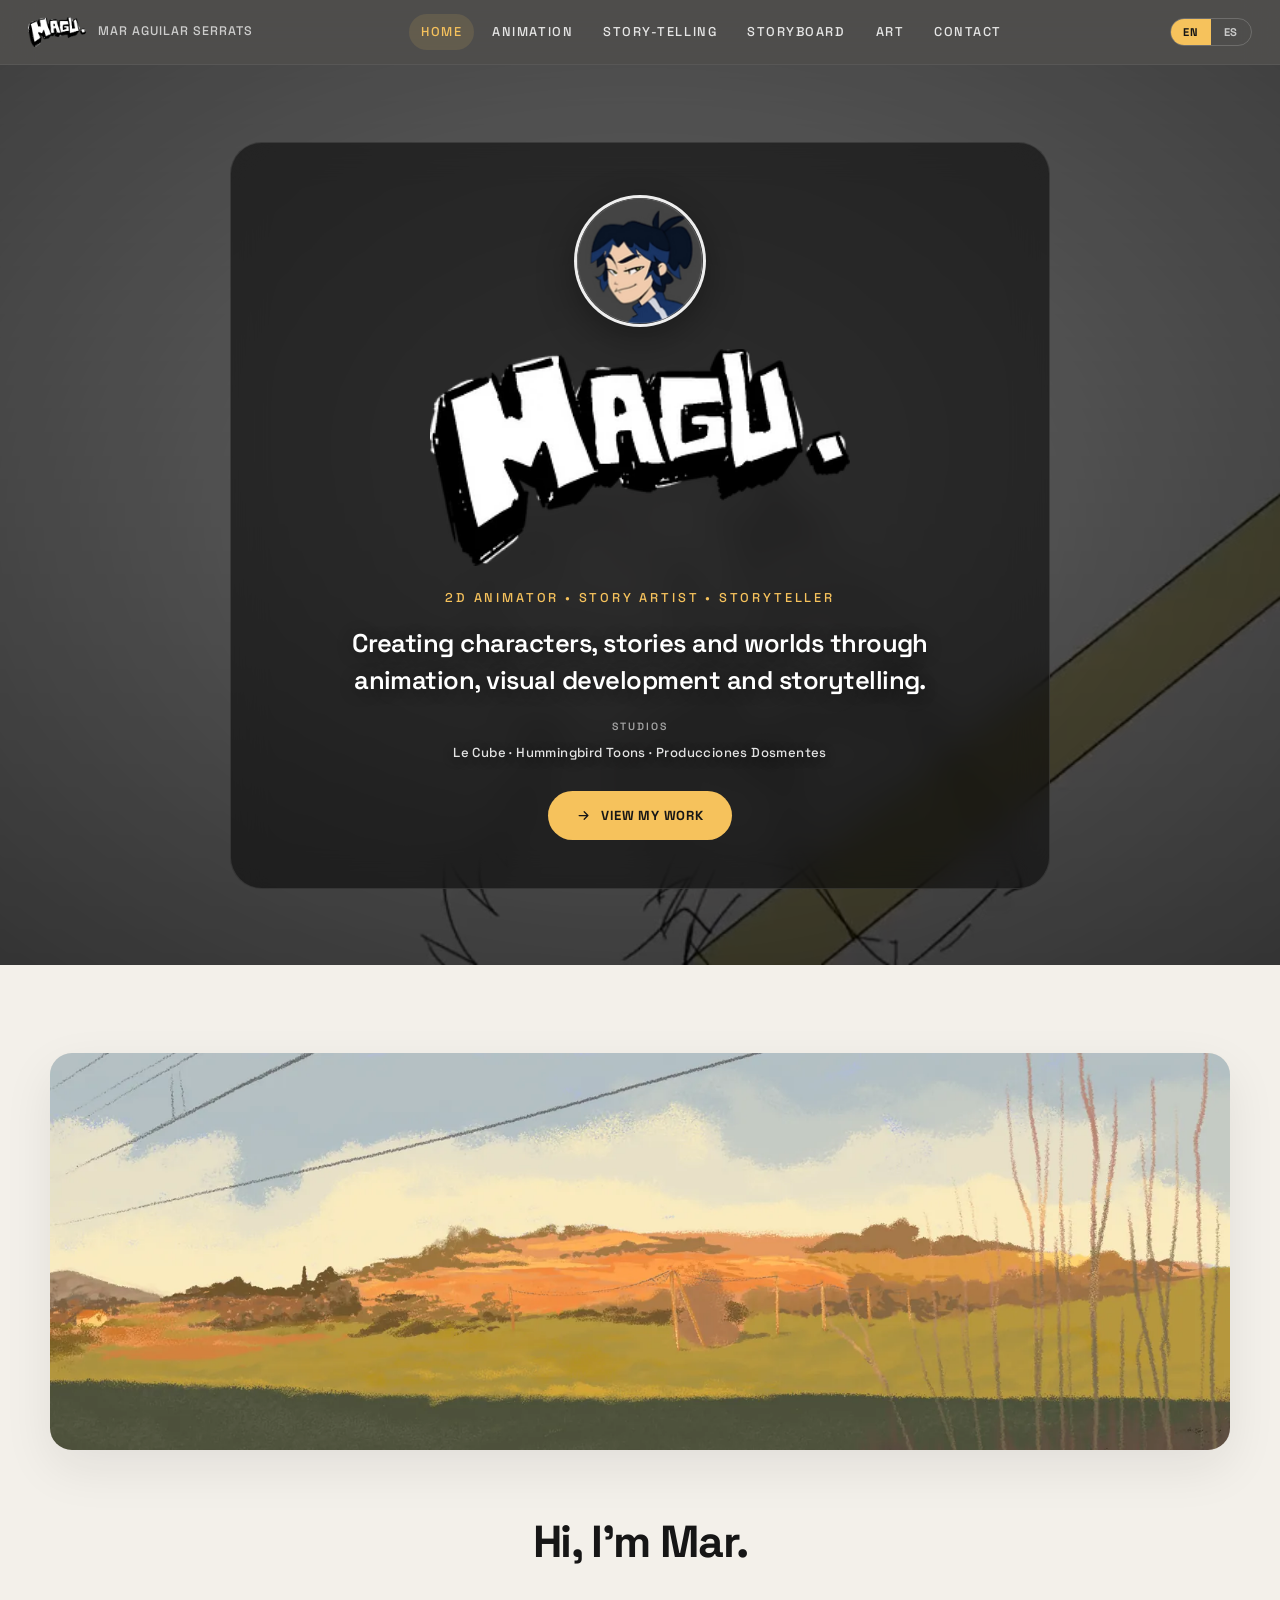
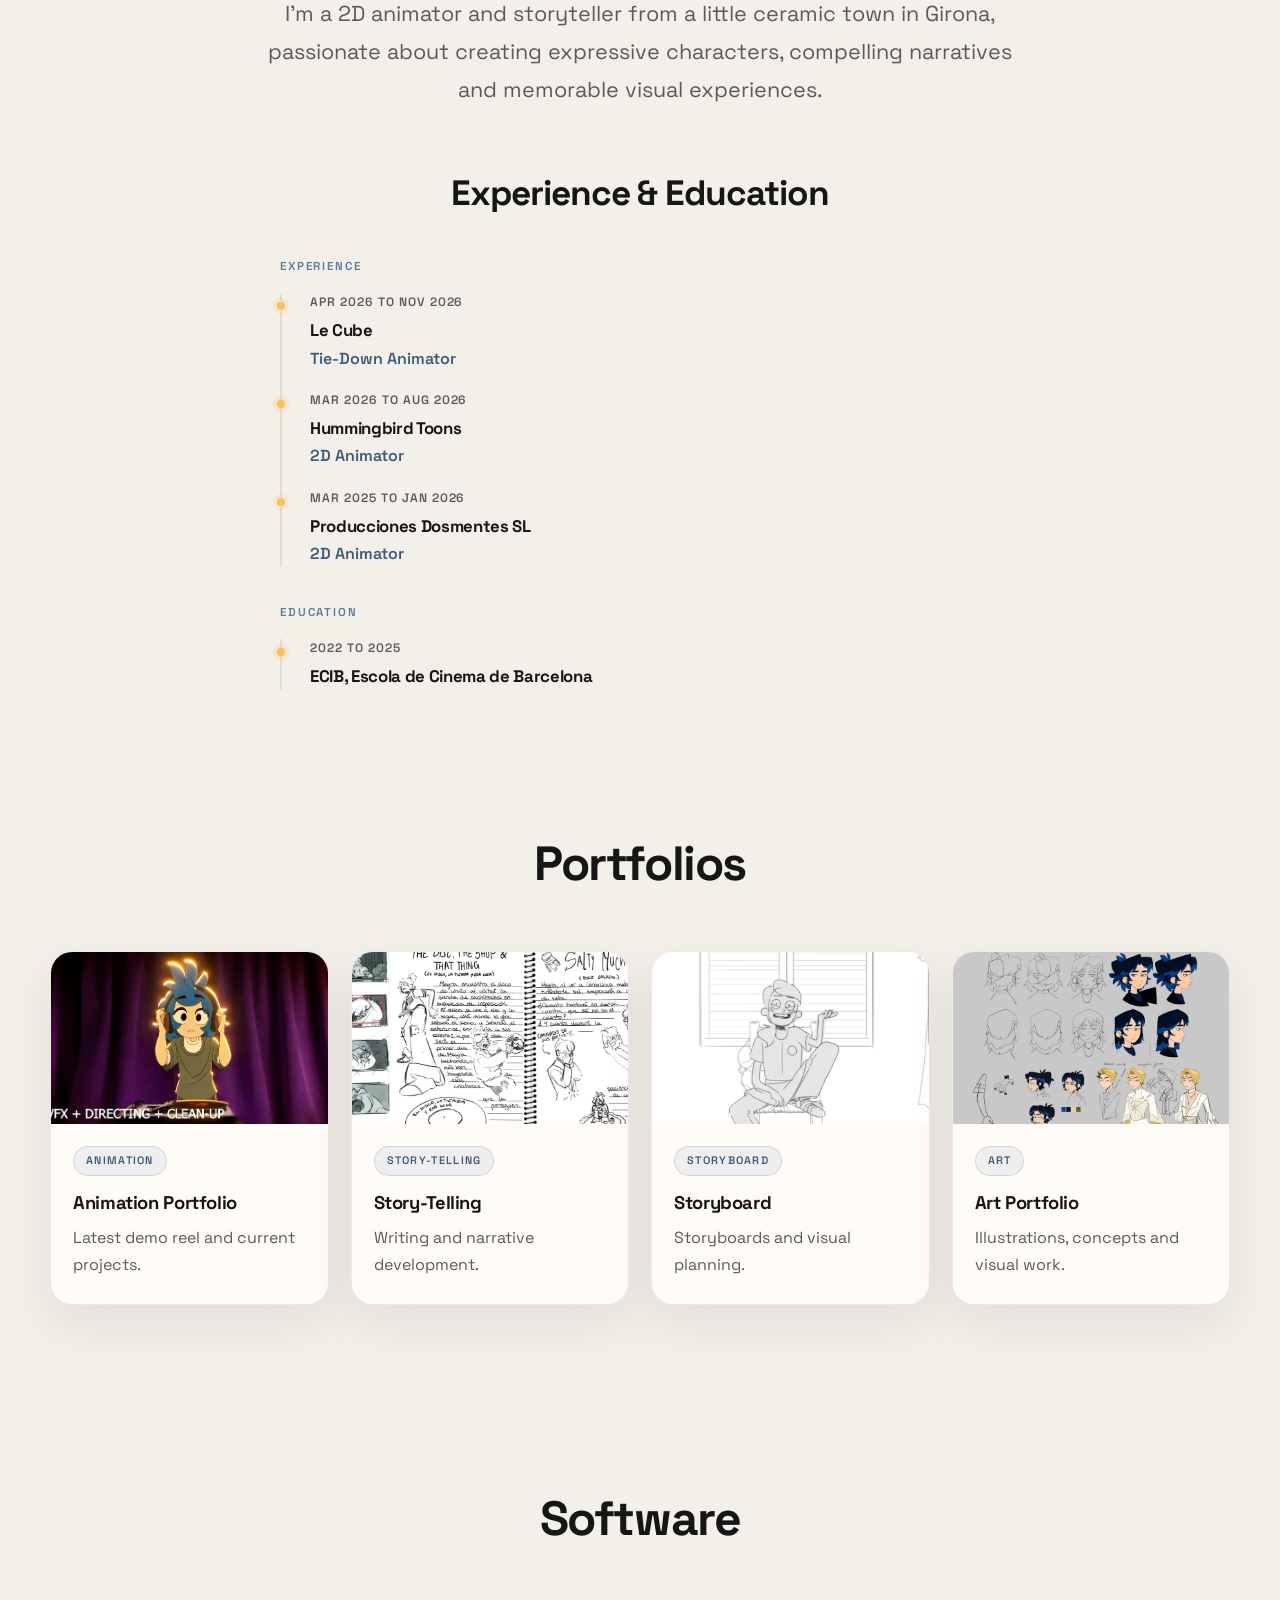
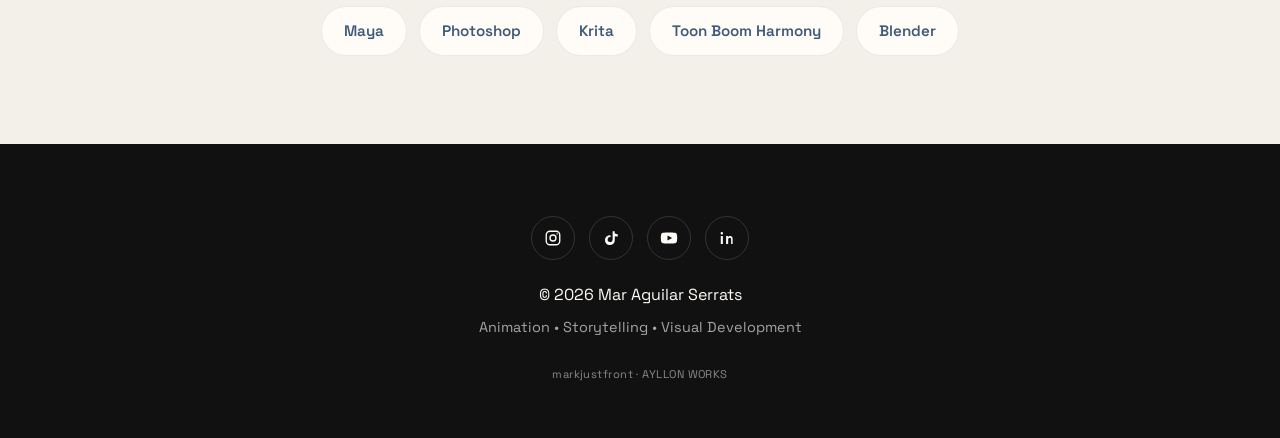
==== commit 6054e3a1: "Show the MAGU logo loader only on the first page of a visit. The boot script checks sessionStorage b" ====
--- a/index.html
+++ b/index.html
@@ -17,7 +17,8 @@
     <link rel="stylesheet" href="css/style.css">
     <link rel="preload" href="images/Home/magu.webp" as="image" type="image/webp">
     <script>
-      /* Show the logo overlay before the first paint. Keep in sync with js/loader.js. */
+      /* Show the logo overlay before the first paint, only on the first
+         page of a visit. Keep in sync with js/loader.js. */
       (function () {
         try {
           var html = document.documentElement;
@@ -25,12 +26,16 @@
           var q = location.search;
           if (/(?:\?|&)loader=0(?:&|$)/.test(q)) return;
           if (window.matchMedia("(prefers-reduced-motion: reduce)").matches) return;
-          html.classList.add("is-loading");
           var freeze = /(?:\?|&)freeze=([0-9]*\.?[0-9]+)(?:&|$)/.exec(q);
           if (freeze) {
+            html.classList.add("is-loading");
             html.setAttribute("data-freeze", freeze[1]);
             html.style.setProperty("--freeze", "-" + freeze[1] + "s");
+            return;
           }
+          var force = /(?:\?|&)loader=1(?:&|$)/.test(q);
+          if (!force && sessionStorage.getItem("magu-loader") === "1") return;
+          html.classList.add("is-loading");
         } catch (e) {}
       })();
     </script>
--- a/css/style.css
+++ b/css/style.css
@@ -575,6 +575,29 @@
     font-size: 0.9rem;
 }
 
+.footer-dev {
+    margin-top: 28px;
+    font-size: 0.7rem;
+    letter-spacing: 0.04em;
+    line-height: 1.4;
+}
+
+.footer-dev a {
+    color: rgba(255, 255, 255, 0.5);
+    text-decoration: none;
+    transition: color 0.25s, outline-color 0.25s;
+}
+
+.footer-dev a:hover,
+.footer-dev a:focus-visible {
+    color: rgba(255, 255, 255, 0.9);
+}
+
+.footer-dev a:focus-visible {
+    outline: 1px solid rgba(255, 255, 255, 0.7);
+    outline-offset: 3px;
+}
+
 /* Page heroes */
 .page-hero {
     position: relative;
